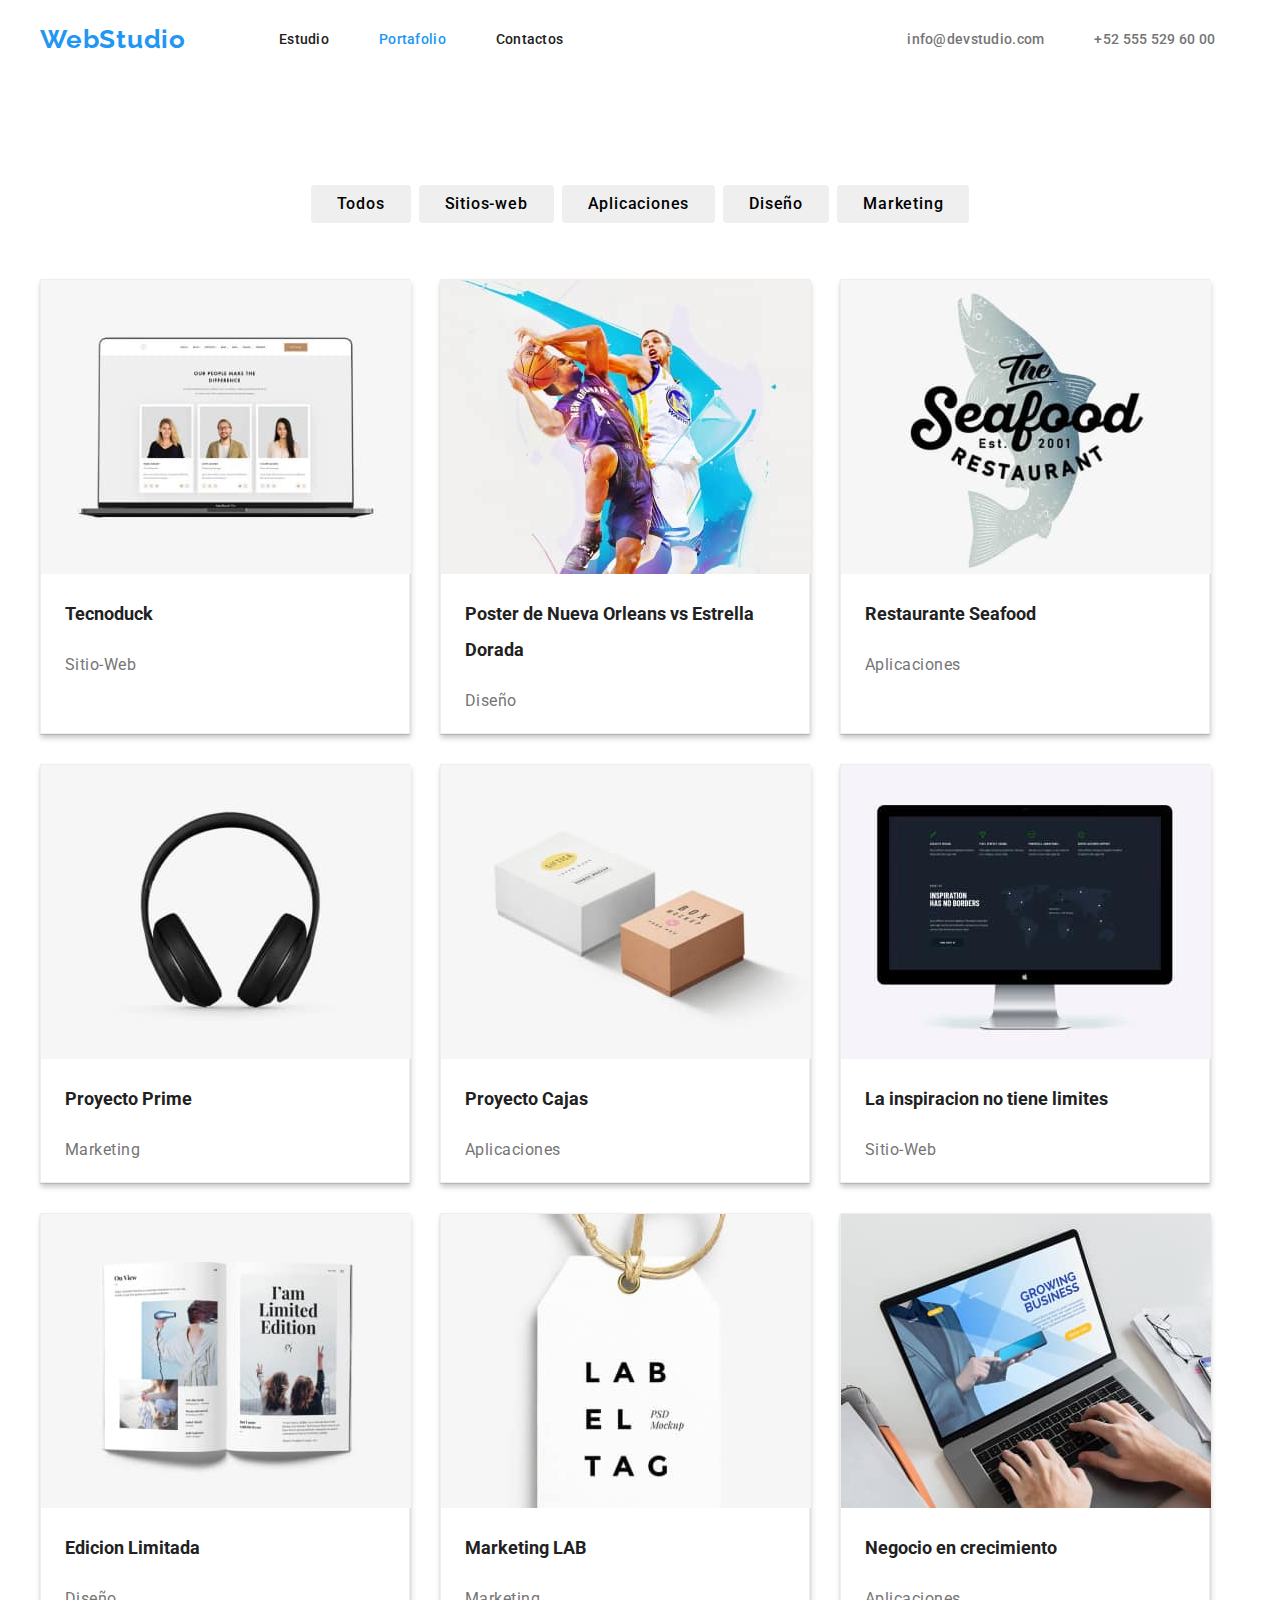
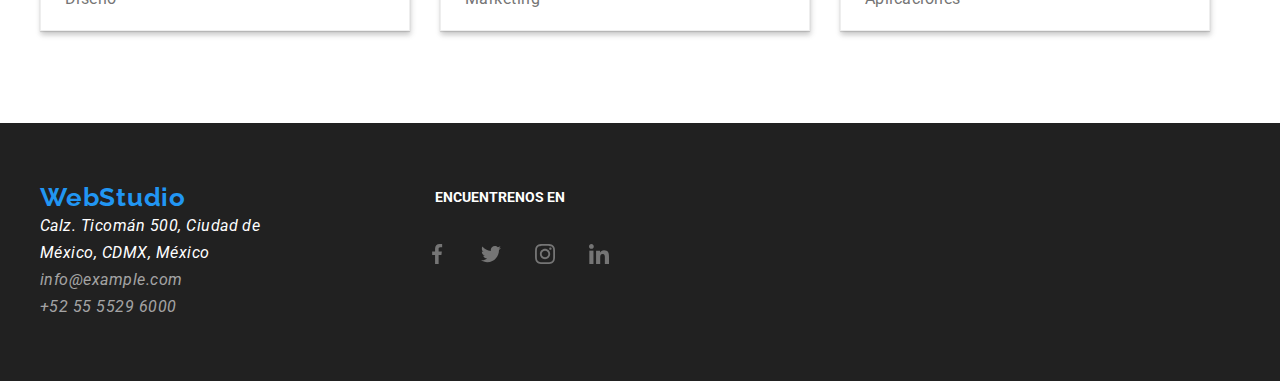
==== portfolio.html @ ef110f84 "se agregan svg en about y contacs" ====
<!DOCTYPE html>
<html lang="en">
<head>
    <meta charset="UTF-8">
    <meta name="viewport" content="width=device-width, initial-scale=1.0">
    <title>Portafolio</title>
    <link
        rel="stylesheet"
        href="https://cdnjs.cloudflare.com/ajax/libs/modern-normalize/1.0.0/modern-normalize.min.css"
        />
    <link rel="stylesheet" href="./css/styles.css">
</head>
<body>
    <header>
        <div class="container">
        <nav class="headers_navigation">
            <span><a href="./index.html" class="logo">WebStudio</a></span>
            <div class="menu_navigation">
            <ul class="links menu_list list">
                <li><a href="./index.html" class="header_link ">Estudio</a></li>
                <li><a href="./portfolio.html" class="header_link current">Portafolio</a></li>
                <li><a href="#" class="header_link">Contactos</a></li>
            </ul>
        
            <ul class="links menu_list list">
                <li><a class="email_contact" href="mailto:info@devstudio.com">info@devstudio.com</a></li> 
                <li><a class="cel_contact" href="tel:+525555296000">+52 555 529 60 00</a></li>
            </ul>
        </nav>
        </div>
    </header>
    <main>
        <section class="proyect_filter">
            <div class="container">
            <h1 class="portafolio">portfolio</h1>
            <ul class="list_button container list">
                <li><button type="button" class="button_item button_nav">Todos</button></li>
                <li><button type="button" class="button_item button_nav">Sitios-web</button></li>
                <li><button type="button" class="button_item button_nav">Aplicaciones</button></li>
                <li><button type="button" class="button_item button_nav">Diseño</button></li>
                <li><button type="button" class="button_item button_nav">Marketing</button></li>
            </ul>
            </div>
        </section>
        <section class="Proyects">
            <div class="photo_item container">
                <div class="container">
                    <ul class="card_photo list">
                        <li class="border">
                            <img class="cuadricula" src="./images/Portafolio/proyecto1.jpg" height="294" >
                            <h3 class="proyect_name">Tecnoduck</h3>
                            <p class="categories">Sitio-Web</p>
                        </li>
                        <li class="border">
                            <img class="cuadricula" src="./images/Portafolio/proyecto2.jpg" height="294">
                            <h3 class="proyect_name">Poster de Nueva Orleans vs Estrella Dorada</h3>
                            <p class="categories">Diseño</p>
                        </li>
                        <li class="border">
                            <img  class="cuadricula"src="./images/Portafolio/proyecto3.jpg" height="294">
                            <h3 class="proyect_name">Restaurante Seafood</h3>
                            <p class="categories">Aplicaciones</p>
                        </li>
                        <li class="border">
                            <img class="cuadricula" src="./images/Portafolio/proyecto4.jpg" height="294">
                            <h3 class="proyect_name">Proyecto Prime</h3>
                            <p class="categories">Marketing</p>
                        </li>
                        <li class="border">
                            <img class="cuadricula" src="./images/Portafolio/proyecto5.jpg" height="294">
                            <h3 class="proyect_name">Proyecto Cajas</h3>
                            <p class="categories">Aplicaciones</p>
                        </li>
                        <li class="border">
                            <img class="cuadricula" src="./images/Portafolio/proyecto6.jpg" height="294">
                            <h3 class="proyect_name">La inspiracion no tiene limites</h3>
                            <p class="categories">Sitio-Web</p>
                        </li>
                        <li class="border">
                            <img  class="cuadricula" src="./images/Portafolio/proyecto7.jpg" height="294">
                            <h3 class="proyect_name">Edicion Limitada</h3>
                            <p class="categories">Diseño</p>
                        </li>
                        <li class="border">
                            <img class="cuadricula" src="./images/Portafolio/proyecto8.jpg" height="294">
                            <h3 class="proyect_name">Marketing LAB</h3>
                            <p class="categories">Marketing</p>
                        </li>
                        <li class="border">
                            <img class="cuadricula" src="./images/Portafolio/proyecto9.jpg" height="294">
                            <h3 class="proyect_name">Negocio en crecimiento</h3>
                            <p class="categories">Aplicaciones</p>
                        </li>
                    </ul>
                </div>
            </div>
        </section>
    </main>
    <footer class="main__footer">
        <div class="container">
            <div class="logo_footer">
            <a href="#" class="logo logo_footer">WebStudio</a>
            <h2 class="Contact_redes container">ENCUENTRENOS EN </h2>
            </div>
            <address class="main__address">
            <div class="container main__address">
            <ul class="list container_address">
                <li><a href="#" class="footer_address">Calz. Ticomán 500, Ciudad de México, CDMX, México</a></li>
                <li><a href="info@example.com" class="footer_contact"> info@example.com</a></li>
                <li><a href="tel:+525555296000"class="footer_contact"> +52 55 5529 6000</a></li>
            </ul>
            <div class="container svg_footer">
                <svg class="svg_redes">  
                    <use href="./images/redes/symbol-defs.svg#icon-facebook"></use>
                </svg>
                <svg class="svg_redes">
                    <use href="./images/redes/symbol-defs.svg#icon-twitter" ></use>
                </svg>
                <svg class="svg_redes">
                    <use href="./images/redes/symbol-defs.svg#icon-instagram"></use>
                </svg>
                <svg class="svg_redes">
                    <use href="./images/redes/symbol-defs.svg#icon-linkedin" ></use>
                </svg>
            </div>
        </div>
            
            </address>
        </div>
        </footer>
    </body>
    </html>
---- css/styles.css ----
@import url('https://fonts.googleapis.com/css2?family=Roboto:ital,wght@0,100;0,300;0,400;0,500;0,700;0,900;1,100;1,300;1,400;1,500;1,700;1,900&display=swap');
@import url('https://fonts.googleapis.com/css2?family=Raleway:ital,wght@0,100;0,200;0,300;0,400;0,500;0,600;0,700;0,800;0,900;1,100;1,200;1,300;1,400;1,500;1,600;1,700;1,800;1,900&family=Roboto:ital,wght@0,100;0,300;0,400;0,500;0,700;0,900;1,100;1,300;1,400;1,500;1,700;1,900&display=swap');

:root{
    --color_blue: rgba(33, 150, 243, 1);
    --color_black: rgb(33, 33, 33, 1);
    --color_gray: rgba(117, 117, 117, 1);
    --color_footer: rgba(255, 255, 255, 0.6);
    --color_white: rgba(255, 255, 255, 1);


}
.links{
    font-weight: 500;
    line-height: 1.1;
    letter-spacing: 0.02em;
    font-size: 14px;
}

body{
    font-family: 'Roboto', sans-serif;
    margin: 0;
    padding: auto;
}
a:any-link{
    text-decoration: none;
    
}
a:visited{
    text-decoration: none;
}

ul{
    list-style: none;
    margin: 0;
}
.list{
    margin: 0;
    padding: 0;
}

.headers_navigation{
    display: flex;
    flex-wrap: wrap;
    text-align: center;
    align-items: center;
    margin: auto;
    
}
.menu_navigation{
    display: flex;
    flex-wrap: wrap;
    justify-content: space-between;
    gap: 344px;
    padding: 32px 0px;
}
.menu_list{
    display: flex;
    flex-wrap: wrap;
    justify-content: space-between;
    gap: 50px;
}
.menu_contact{
    display: flex;
    flex-wrap: wrap;
    justify-content: space-between;
    padding-left: 0px;
}
.container{
    margin: auto;
    width: 1200px;
    
}

.logo{
    color: var(--color_blue);
    font-family: Raleway;
    font-weight: 700;
    line-height: 1.1;
    letter-spacing: 0.03em;
    font-size: 26px;
    column-gap: 92px;
    padding-right: 93px;
    outline: none;
    display: flex;
}

.header_link{
    color: var(--color_black);
    outline: none;
    
}
.header_link:hover{
    color: var(--color_blue);
}
.header_link:focus{
    color: var(--color_blue);
}
.links:focus-within{
    color: var(--color_blue);
}
.header_link.current{
    color: var(--color_blue);
}
.icon_contacts{
    width: 16px;
    height: 12px;
    padding-right: 0px;
    margin-right: 10px;
    margin-left: 10px;
    border-right-width: 10px;
}

.cel_contact{
    color:var(--color_gray);
    outline: none;
}
.cel_contact:focus{
    color:var(--color_gray);
}
.cel_contact:focus-within{
    color:var(--color_blue)
}
.cel_contact:hover{
    color:var(--color_blue);
}
.cel_contact:active{
    color: var(--color_blue);
}
.email_contact{
    color:var(--color_gray);
    outline: none;
    gap: 15px;
}
.email_contact:focus{
    color:var(--color_blue)
}
.email_contact:focus-within{
    color:var(--color_blue)
}
.email_contact:hover{
    color:var(--color_blue);
}
.email_contact:active{
    color: var(--color_blue);
}

.head_container{
    width: 1200px;
    padding-left: 15px;
    padding-right: 15px;
    margin: auto;
}
.head_title{
    color: var(--color_white);
    background-color: rgba(47, 48, 58, 1);
    text-align:center;

}

.main_title{
    font-family: inherit;
    text-align: center;
    display: flex;
    margin-left: 260px;
    font-weight: 900;
    font-size: 44px;
    line-height: 1.36;
    letter-spacing: 0.06em;
    padding-top: 200px;
    width: 696px;
    margin-top: 0px

}
.button{
    color: var(--color_white);
    background-color: var(--color_blue);
    cursor: pointer;
    display: inline-flex;
    border-radius: 4px;
    width: 261px;
    height: 50px;
    margin-bottom: 200px;
    gap: 10px;
    box-sizing: border-box;
    align-items: center;
    justify-content: center;
    outline: none;
}
.about_list{
    margin: auto;
    display: flex;
    flex-wrap: wrap;
    width: 1200px;
    padding-top: 95px;
    column-gap: 30px;
}
.icon_about{
    width: 270px;
    height: 120px;
}

.about_item{
    color: var(--color_black);
    font-family: inherit;
    font-weight: 700;
    line-height: 1.1;
    font-size: 14px;
    letter-spacing: 0.03em;

}
.about_item:hover{
    color: var(--color_gray);
}
.about_text{
    font-family:inherit;
    color:var(--color_gray);
    font-weight: 400;
    line-height: 1.7;
    size: 14px;
    letter-spacing: 0.03em;
    
}
.about_container{
    margin: auto;
    width: 270px;
}
.main__services{
    margin: auto;
    justify-content: center;
    text-align: center;
}
.headings_service{
    color: var(--color_black);
    font-family: inherit;
    text-align:center;
    font-weight: 700;
    line-height: 1.16;
    font-size: 36px;
    letter-spacing: 0.03em;
    padding-bottom: 55px;
    margin-top: 94px;
}
.headings_team{
    color: var(--color_black);
    font-family: inherit;
    text-align:center;
    font-weight: 700;
    line-height: 1.16;
    font-size: 36px;
    letter-spacing: 0.03em;
    padding-bottom: 50px;
    margin-top: 155px;
}
.images_services{
    display: flex;
    flex-wrap: wrap;
    align-items: center;
    text-align: center;
    width: 1200px;
    gap: 30px;
    
}

.main__team{
    display: flex;
    flex-wrap: wrap;
    
}
.shadow{
    box-shadow: 0px 2px 1px 0px rgba(0, 0, 0, 0.20), 0px 1px 1px 0px rgba(0, 0, 0, 0.14), 0px 1px 3px 0px rgba(0, 0, 0, 0.12);
    border-radius: 0px 0px 4px 4px;
    padding-bottom: 30px;
    width: 270px;
    height: 428px;
}
.target{
    width: 270px;
    height: 428px;
    
}
.images_team{
    display: flex;
    flex-wrap: wrap;
    flex-direction: row;
    justify-content: center;
    gap: 37px;

}
.job_title{
    color: var(--color_gray);
    font-family: inherit;
    text-align: center;
    font-weight: 400;
    font-size: 16px;
    line-height: 1.2;
    letter-spacing: 0.03em;
    margin-bottom: 24px; 
    height: 19px;
    width: 270px;
}
.job_name{
    color: var(--color_black);
    font-family: inherit;
    font-weight: 500;
    font-size: 16px;
    line-height: 1.2;
    letter-spacing: 0.03em;
    text-align: center;
    height: 19px;
}
.icon_svg{
    fill:var(--color_gray);
    display:flex;
    align-items: center;
    justify-content: center;
    width: 270px;
    gap: 34px;
    cursor: pointer;
    height: 44px;
}

.svg_redes{
    height: 20px;
    width: 20px;
    
}
.svg_redes:hover{
    fill:var(--color_white);
    background-color: var(--color_blue);
    border-radius: 50%;

}

.main__footer{
    background-color: var(--color_black);
    padding-top: 60px;
    padding-bottom: 60px;
}
.main__address{
    display: flex;
    flex-direction:row;
}
.footer_address{
    color: var(--color_white);
    font-family: inherit;
    font-weight: 400;
    size: 14px;
    line-height: 1.7;
    letter-spacing: 0.03em;
    outline: none;
}
.footer_contact{
    color: var(--color_footer);
    font-family: inherit;
    font-weight: 400;
    size: 14px;
    line-height: 1.7;
    letter-spacing: 0.03em;
    padding-bottom: 60px;
    outline: none;
}
.footer_address:hover{
    color: var(--color_blue);
}
.footer_address:focus{
    color: var(--color_blue);
}
.footer_address:focus-within{
    color: var(--color_blue);
}
.footer_contact:hover{
    color: var(--color_blue);
}
.footer_contact:focus{
    color: var(--color_blue);
}
.footer_contact:focus-within{
    color: var(--color_blue);
}
.Redes_footer{
    color:var(--color_white);
    padding-top:;
    height: 20px;
    width: 20px;
}
.logo_footer{
    display: flex;
    justify-content: center;
    
}
.Contact_redes{
    padding-left: 156px;
    color:var(--color_white);
    font-size: 14px;
    font-weight: 700;
    line-height:1.1;
    display: flex;
    
}
.container_address{
    width: 231px;
}
.svg_footer{
    fill:var(--color_gray);
    display:flex;
    align-items: center;
    justify-content: center;
    width: 270px;
    gap: 34px;
    cursor: pointer;
    height: 44px;
    margin-left: 112px;
    margin-top: 20px;
}
/*inicio pagina portfolio */
.portafolio{
    display: none;
    
}
.list_button{
    border-style: none;
    display:flex;
    flex-direction: row;
    justify-content: center;
    font-weight: 500px;
    padding-top: 106px;
    gap: 8px;       
    padding-bottom: 56px;
    
}
.button_item{
    font-family: inherit;
    border-style: none;
    text-align: center;
    font-weight: 500;
    font-size: 16px;
    line-height: 1.6;
    font-size: 16px;
    border-radius: 4px;
    letter-spacing: 0.05em;

}
.button_nav{
    padding: 6px 26px;
}
.button_item:focus{
    background-color: var(--color_blue);
    color: var(--color_white);
    
}
.button_item:hover{
    background-color: var(--color_blue);
    color: var(--color_white);
    font-family: inherit;
    line-height: 1.6;
    font-weight: 500;
    size: 16px;
    letter-spacing: 0.03em;
    cursor: pointer;
    
}
.card_photo{
    display: flex;
    flex-wrap: wrap;
    gap: 30px;
    padding-bottom: 92px;
    
}
.border{
    box-shadow: 1px 4px 6px 0px rgba(0, 0, 0, 0.16), 0px 4px 4px 0px rgba(0, 0, 0, 0.06), 0px 1px 1px 0px rgba(0, 0, 0, 0.12);
    border: 1px solid rgb(238, 238, 238);
    background: rgb(255, 255, 255);
    height: 404;
    width: 370px;
    
}
.cuadricula{
    flex-basis: calc((100% -2 * 2px) / 3);
    flex-wrap: wrap;
    justify-content:center;
    height: 322;
}
.proyect_name{
    color: var(--color_black);
    font-family: inherit;
    text-align: left;
    letter-spacing:auto;
    font-style: normal;
    text-align:left;
    font-weight: 700;
    padding-left: 24px;
    font-size: 18px;
    line-height: 2;
    height: 322;
    width: 36;
}
.categories{
    color: var(--color_gray);
    font-family: inherit;
    text-align: left;
    padding-left: 24px;
    font-weight: 400;
    size: 16px;
    line-height: 1.9;
    letter-spacing: 0.03em;
    height: 322;
    width: 30;
}
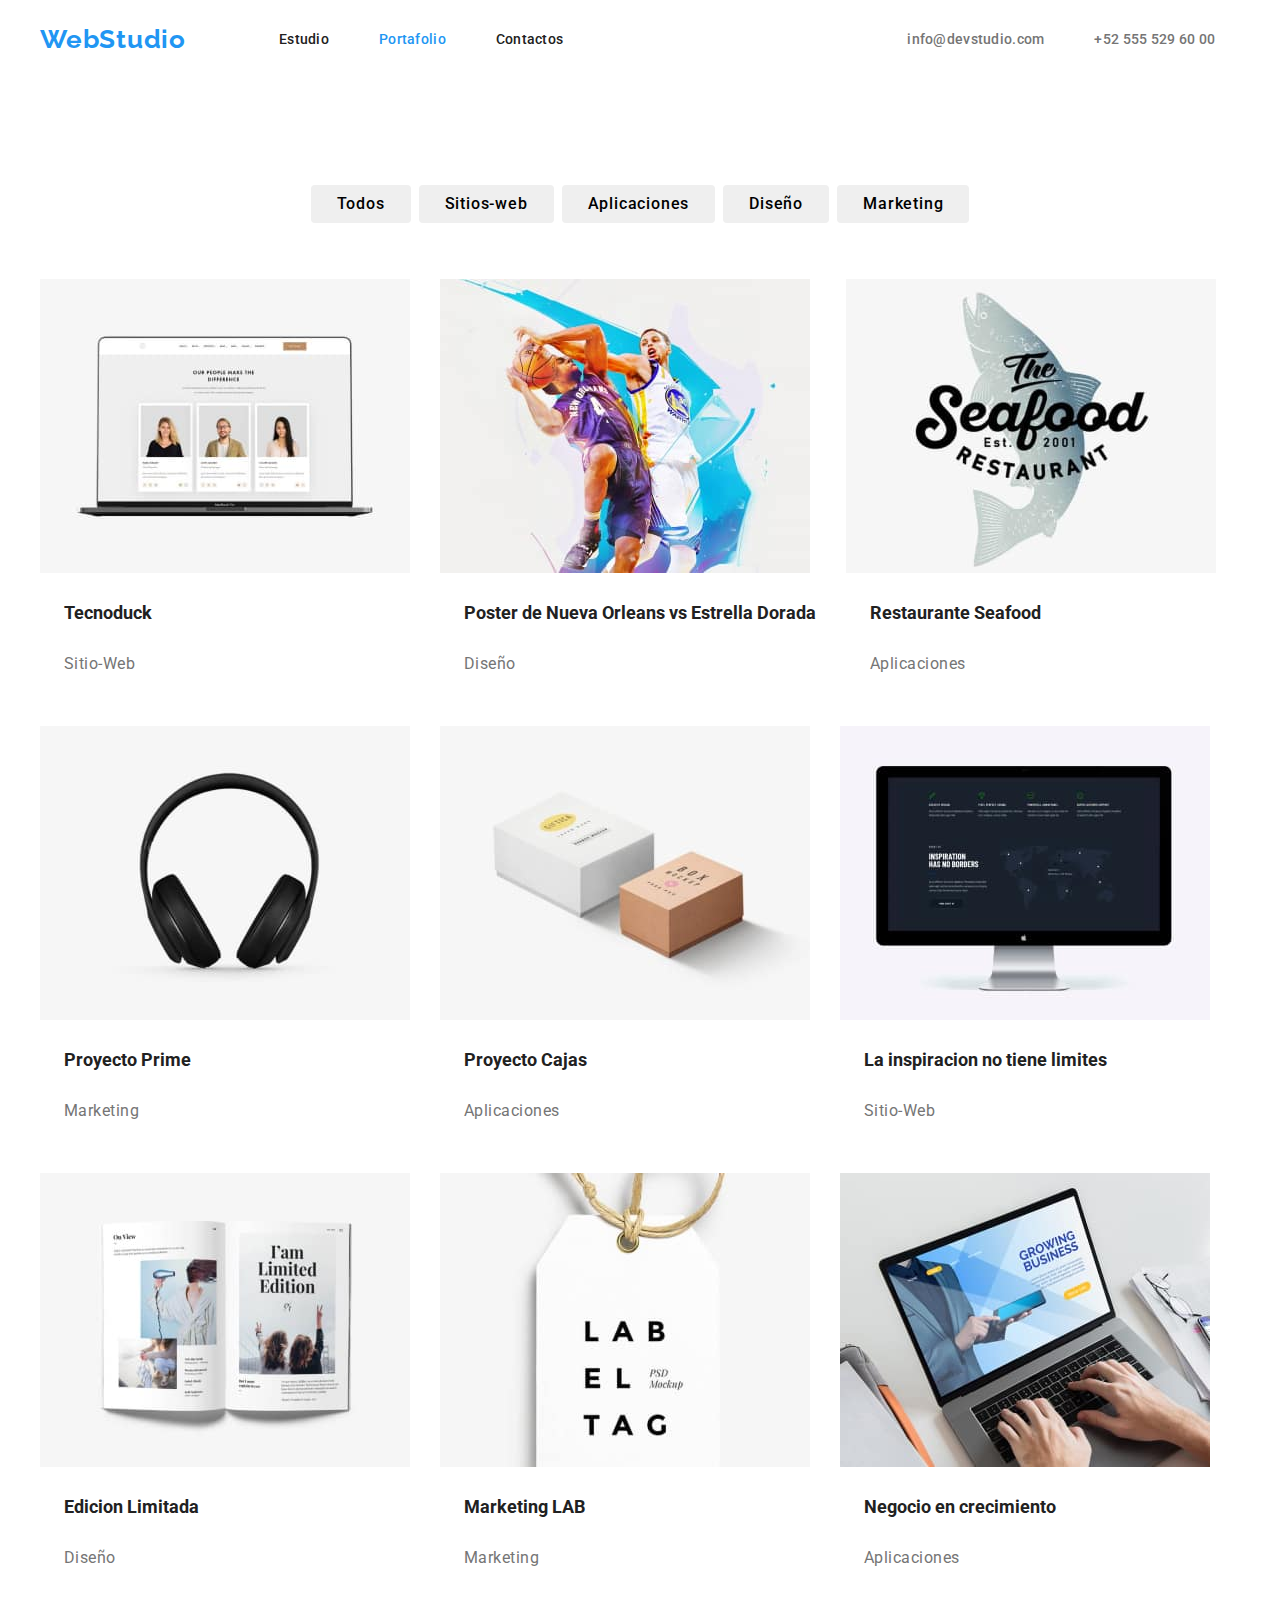
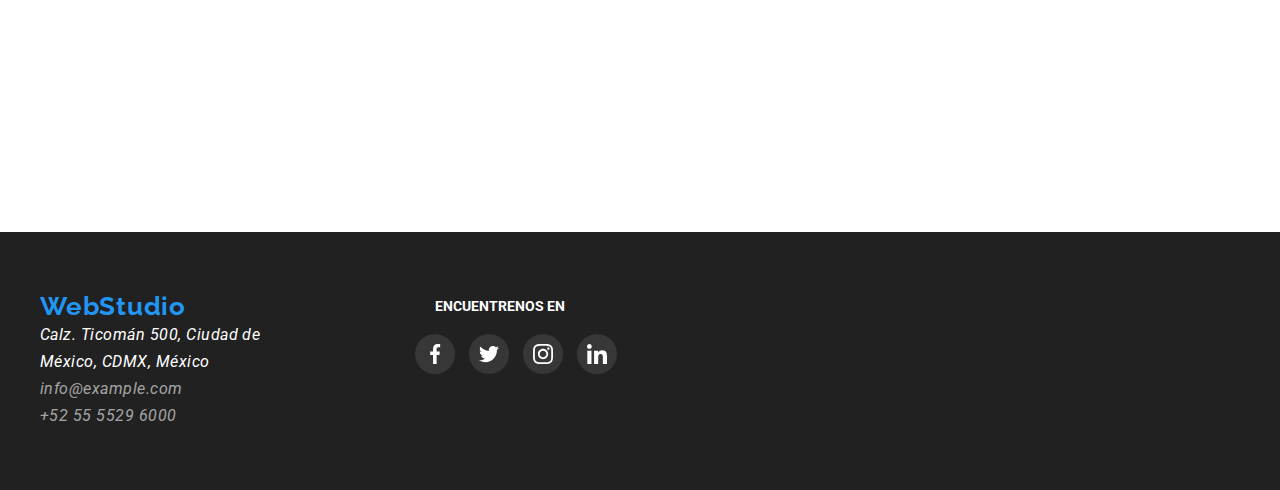
==== commit baafc51b: "se agrega seccion de clientes" ====
--- a/portfolio.html
+++ b/portfolio.html
@@ -109,20 +109,28 @@
                 <li><a href="info@example.com" class="footer_contact"> info@example.com</a></li>
                 <li><a href="tel:+525555296000"class="footer_contact"> +52 55 5529 6000</a></li>
             </ul>
-            <div class="container svg_footer">
-                <svg class="svg_redes">  
+            <ul class="container footer_iconos ">
+                <li class="bg_footer">
+                    <svg class="svg_foter">  
                     <use href="./images/redes/symbol-defs.svg#icon-facebook"></use>
-                </svg>
-                <svg class="svg_redes">
+                    </svg>
+                </li>
+                <li class="bg_footer">
+                    <svg class="svg_foter">
                     <use href="./images/redes/symbol-defs.svg#icon-twitter" ></use>
-                </svg>
-                <svg class="svg_redes">
+                    </svg>
+                </li>
+                <li class="bg_footer">
+                    <svg class="svg_foter">
                     <use href="./images/redes/symbol-defs.svg#icon-instagram"></use>
-                </svg>
-                <svg class="svg_redes">
+                    </svg>
+                </li>
+                <li class="bg_footer">
+                    <svg class="svg_foter">
                     <use href="./images/redes/symbol-defs.svg#icon-linkedin" ></use>
-                </svg>
-            </div>
+                    </svg>
+                </li>
+            </ul>
         </div>
             
             </address>
--- a/css/styles.css
+++ b/css/styles.css
@@ -102,6 +102,10 @@
 }
 .header_link.current{
     color: var(--color_blue);
+}
+.mail_contact.current{
+    fill:var(--color_blue);
+    color:var(--color_blue);
 }
 .icon_contacts{
     width: 16px;
@@ -110,8 +114,18 @@
     margin-right: 10px;
     margin-left: 10px;
     border-right-width: 10px;
-}
-
+    cursor: pointer;
+    fill: var(--color_gray);
+}
+.icon_contacts:hover {
+    fill:var(--color_blue);
+}
+.icon_contacts:focus{
+    fill:var(--color_blue);
+}
+.icon_contacts:focus-within{
+    fill:var(--color_blue);
+}
 .cel_contact{
     color:var(--color_gray);
     outline: none;
@@ -154,11 +168,16 @@
 }
 .head_title{
     color: var(--color_white);
-    background-color: rgba(47, 48, 58, 1);
+    background-color: var(--color_black);
     text-align:center;
 
 }
-
+.bg_imagen{
+    background-image: linear-gradient(to bottom,rgba(47, 48, 58, 0.4),rgba(0, 0, 0, 0.4)),
+        url("../images/services/bg_imagen.jpg");
+    background-size: cover;
+    background-position: bottom center;
+}   
 .main_title{
     font-family: inherit;
     text-align: center;
@@ -197,8 +216,9 @@
     column-gap: 30px;
 }
 .icon_about{
-    width: 270px;
-    height: 120px;
+    width: 226px;
+    height: 70px;
+    
 }
 
 .about_item{
@@ -239,8 +259,8 @@
     line-height: 1.16;
     font-size: 36px;
     letter-spacing: 0.03em;
-    padding-bottom: 55px;
-    margin-top: 94px;
+    padding-bottom: 44px;
+    margin-top: 153px;
 }
 .headings_team{
     color: var(--color_black);
@@ -303,22 +323,20 @@
 .job_name{
     color: var(--color_black);
     font-family: inherit;
+    text-align: center;
     font-weight: 500;
     font-size: 16px;
     line-height: 1.2;
     letter-spacing: 0.03em;
-    text-align: center;
     height: 19px;
 }
 .icon_svg{
-    fill:var(--color_gray);
+    cursor: pointer;
     display:flex;
     align-items: center;
-    justify-content: center;
+    justify-content: space-evenly;
     width: 270px;
-    gap: 34px;
-    cursor: pointer;
-    height: 44px;
+    padding-left: 0px;
 }
 
 .svg_redes{
@@ -326,17 +344,76 @@
     width: 20px;
     
 }
-.svg_redes:hover{
+.bg_redes{
+    height: 40px;
+    width: 40px;
+    align-items: center;
+    justify-content: center;
+    display: flex;
+}
+.bg_redes:hover{
     fill:var(--color_white);
     background-color: var(--color_blue);
     border-radius: 50%;
-
-}
-
+    
+}
+.container_clientes{
+    margin: auto;
+    display: flex;
+    flex-wrap: wrap;
+    width: 1200px;
+    justify-content: space-between;
+    align-items: center;
+    cursor: pointer;
+    fill: var(--color_gray);
+}
+.border_svg{
+    width: 170px;
+    height: 71px;
+    border-radius: 4px;
+    border: 1px solid rgba(175, 177, 184, 1);
+    justify-content: center;
+    display: flex;
+}
+.border_svg:hover{
+    border-color:var(--color_blue);
+    fill:var(--color_blue);
+    
+}
+.border_svg:focus{
+    border-color:var(--color_blue);
+    fill: var(--color_blue);
+}
+.border_svg:focus-within{
+    border-color:var(--color_blue);
+    fill: var(--color_blue);
+}
+.svg_cliente{
+    width: 170px;
+    height: 53px;
+    padding: 8.7px 10.564px 3.503px 11px;
+    fill: var(--color_gray);
+    align-items: center;
+    justify-content: center;
+    display: flex;
+}
+.svg_cliente:hover{
+    fill: var(--color_blue);
+    
+}
+.svg_cliente:focus{
+    fill: var(--color_blue);
+    
+}
+.svg_cliente:focus-within{
+    fill: var(--color_blue);
+    
+}
 .main__footer{
     background-color: var(--color_black);
     padding-top: 60px;
     padding-bottom: 60px;
+    margin-top: 151px;
 }
 .main__address{
     display: flex;
@@ -350,6 +427,17 @@
     line-height: 1.7;
     letter-spacing: 0.03em;
     outline: none;
+}
+.footer_iconos{
+    fill:var(--color_gray);
+    cursor: pointer;
+    display:flex;
+    align-items: center;
+    justify-content: space-evenly;
+    width: 270px;
+    margin-left: 90px;
+    margin-top: 13px;
+    
 }
 .footer_contact{
     color: var(--color_footer);
@@ -402,22 +490,30 @@
 .container_address{
     width: 231px;
 }
-.svg_footer{
-    fill:var(--color_gray);
-    display:flex;
-    align-items: center;
-    justify-content: center;
-    width: 270px;
-    gap: 34px;
-    cursor: pointer;
-    height: 44px;
-    margin-left: 112px;
-    margin-top: 20px;
+
+.bg_footer{
+    height: 40px;
+    width: 40px;
+    align-items: center;
+    justify-content: center;
+    display: flex;
+    background-color: rgba(255, 255, 255, 0.10);
+    border-radius: 50%;
+}
+.bg_footer:hover{
+    fill:var(--color_white);
+    background-color: var(--color_blue);
+    border-radius: 50%;
+}
+.svg_foter{
+    height: 20px;
+    width: 20px;
+    fill: var(--color_white);
+    
 }
 /*inicio pagina portfolio */
 .portafolio{
     display: none;
-    
 }
 .list_button{
     border-style: none;
@@ -466,9 +562,10 @@
     flex-wrap: wrap;
     gap: 30px;
     padding-bottom: 92px;
-    
-}
-.border{
+    cursor: pointer;
+    border-radius: 4px;
+}
+.border:hover{
     box-shadow: 1px 4px 6px 0px rgba(0, 0, 0, 0.16), 0px 4px 4px 0px rgba(0, 0, 0, 0.06), 0px 1px 1px 0px rgba(0, 0, 0, 0.12);
     border: 1px solid rgb(238, 238, 238);
     background: rgb(255, 255, 255);
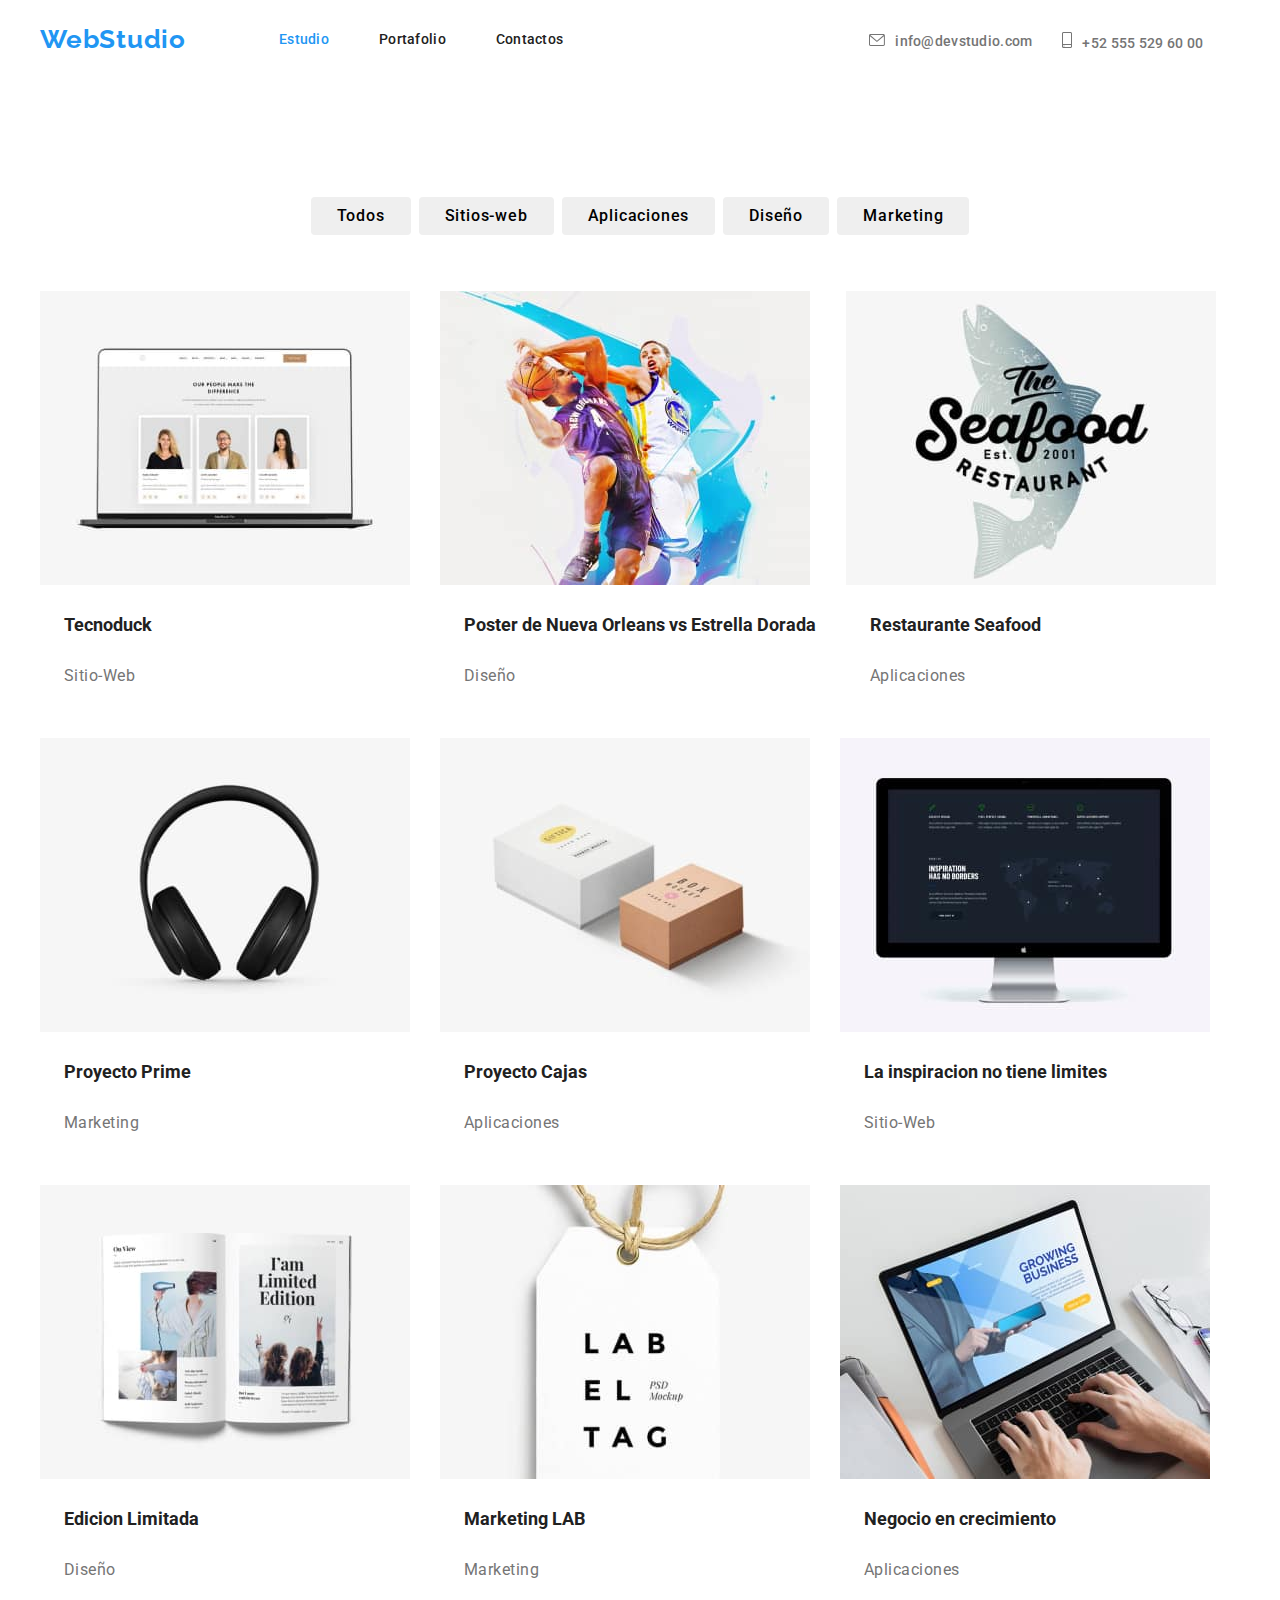
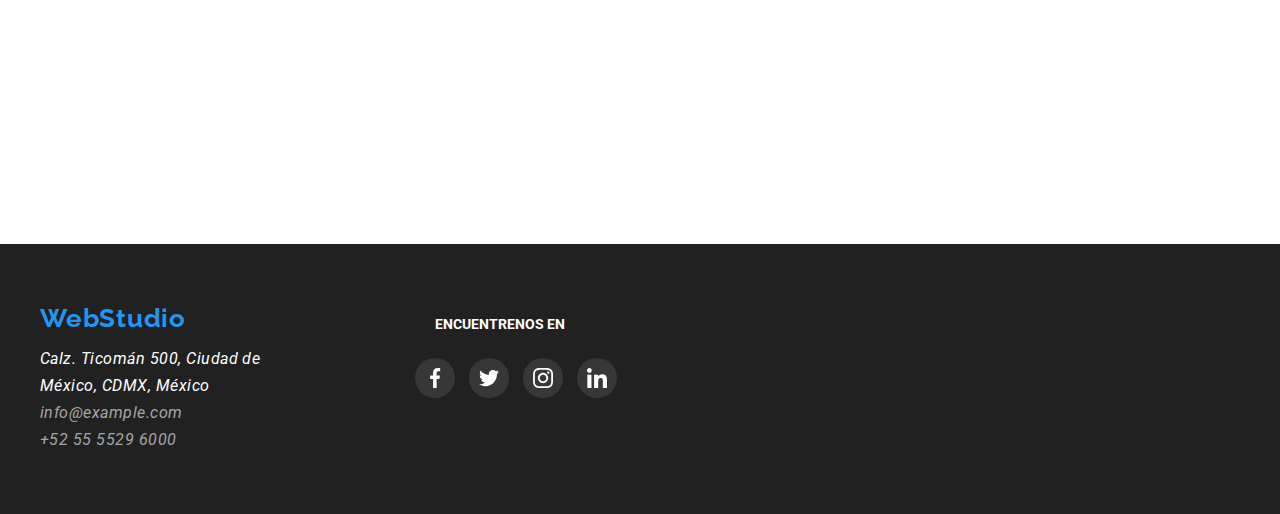
==== commit 2825aee6: "se agrega color a la seccion del sobre y cel" ====
--- a/portfolio.html
+++ b/portfolio.html
@@ -13,21 +13,34 @@
 <body>
     <header>
         <div class="container">
-        <nav class="headers_navigation">
-            <span><a href="./index.html" class="logo">WebStudio</a></span>
-            <div class="menu_navigation">
-            <ul class="links menu_list list">
-                <li><a href="./index.html" class="header_link ">Estudio</a></li>
-                <li><a href="./portfolio.html" class="header_link current">Portafolio</a></li>
-                <li><a href="#" class="header_link">Contactos</a></li>
-            </ul>
-        
-            <ul class="links menu_list list">
-                <li><a class="email_contact" href="mailto:info@devstudio.com">info@devstudio.com</a></li> 
-                <li><a class="cel_contact" href="tel:+525555296000">+52 555 529 60 00</a></li>
-            </ul>
-        </nav>
-        </div>
+            <nav class="headers_navigation">
+                <span><a href="./index.html" class="logo">WebStudio</a></span>
+                <div class="menu_navigation">
+                <ul class="links menu_list list">
+                    <li><a href="./index.html" class="header_link current">Estudio</a></li>
+                    <li><a href="./portfolio.html" class="header_link">Portafolio</a></li>
+                    <li><a href="#" class="header_link">Contactos</a></li>
+                </ul>
+            
+                <ul class="links menu_contact ">
+                    <li class="icon_contacts">
+                        <a class="email_contact" href="mailto:info@devstudio.com"> 
+                        <svg class="icon_sobre">
+                        <use href="./images/contactos/symbol-defs.svg#icon-sobre"></use>
+                    </svg>info@devstudio.com
+                </a>
+                </li>
+                    <li >
+                    <li class="icon_contacts"> 
+                        <a class="cel_contact" href="tel:+525555296000">
+                        <svg class="icon_cel">
+                        <use  href="./images/contactos/symbol-defs.svg#icon-telfono-inteligente"></use>
+                        </svg>+52 555 529 60 00
+                        </a>
+                    </li>
+                </ul>
+            </nav>
+            </div>
     </header>
     <main>
         <section class="proyect_filter">
--- a/css/styles.css
+++ b/css/styles.css
@@ -46,13 +46,13 @@
     text-align: center;
     align-items: center;
     margin: auto;
+
     
 }
 .menu_navigation{
     display: flex;
     flex-wrap: wrap;
     justify-content: space-between;
-    gap: 344px;
     padding: 32px 0px;
 }
 .menu_list{
@@ -60,12 +60,15 @@
     flex-wrap: wrap;
     justify-content: space-between;
     gap: 50px;
+    margin-right: 306px;
+    text-align: center;
 }
 .menu_contact{
     display: flex;
     flex-wrap: wrap;
     justify-content: space-between;
     padding-left: 0px;
+    margin-bottom: 8px;
 }
 .container{
     margin: auto;
@@ -84,6 +87,7 @@
     padding-right: 93px;
     outline: none;
     display: flex;
+    margin-bottom: 12px;
 }
 
 .header_link{
@@ -108,11 +112,8 @@
     color:var(--color_blue);
 }
 .icon_contacts{
-    width: 16px;
-    height: 12px;
     padding-right: 0px;
-    margin-right: 10px;
-    margin-left: 10px;
+    margin-right: 30px;
     border-right-width: 10px;
     cursor: pointer;
     fill: var(--color_gray);
@@ -145,7 +146,7 @@
 .email_contact{
     color:var(--color_gray);
     outline: none;
-    gap: 15px;
+
 }
 .email_contact:focus{
     color:var(--color_blue)
@@ -159,7 +160,17 @@
 .email_contact:active{
     color: var(--color_blue);
 }
-
+.icon_sobre{
+    width: 16px; 
+    height: 16px;
+    margin-right: 10px;
+    margin-bottom: -2px;
+}
+.icon_cel{
+    width: 10px; 
+    height: 16px;
+    margin-right: 10px;
+}
 .head_container{
     width: 1200px;
     padding-left: 15px;
@@ -337,6 +348,7 @@
     justify-content: space-evenly;
     width: 270px;
     padding-left: 0px;
+    fill:var(--color_gray);
 }
 
 .svg_redes{
@@ -358,10 +370,11 @@
     
 }
 .container_clientes{
+    width: 1200px;
+    padding-left: 0px;
     margin: auto;
     display: flex;
     flex-wrap: wrap;
-    width: 1200px;
     justify-content: space-between;
     align-items: center;
     cursor: pointer;
@@ -392,23 +405,11 @@
     width: 170px;
     height: 53px;
     padding: 8.7px 10.564px 3.503px 11px;
-    fill: var(--color_gray);
-    align-items: center;
-    justify-content: center;
-    display: flex;
-}
-.svg_cliente:hover{
-    fill: var(--color_blue);
-    
-}
-.svg_cliente:focus{
-    fill: var(--color_blue);
-    
-}
-.svg_cliente:focus-within{
-    fill: var(--color_blue);
-    
-}
+    align-items: center;
+    justify-content: center;
+    display: flex;
+}
+
 .main__footer{
     background-color: var(--color_black);
     padding-top: 60px;
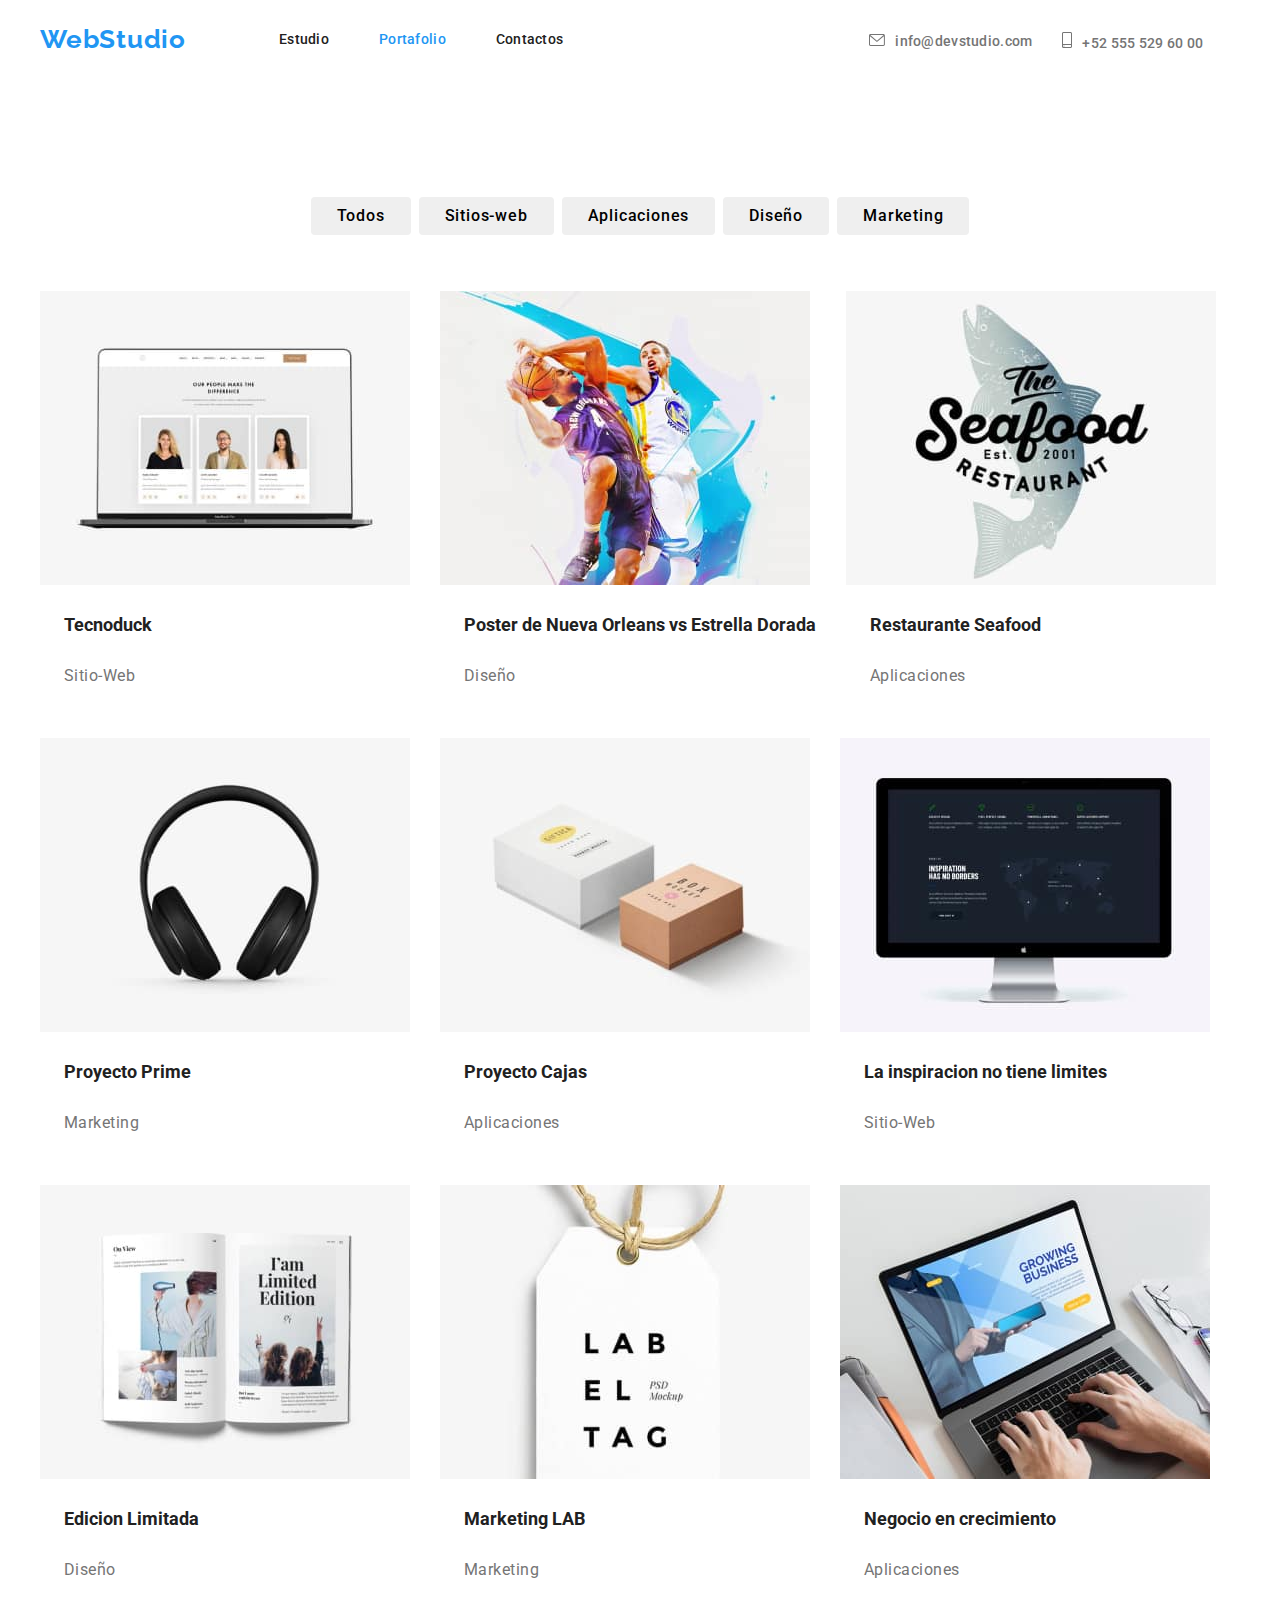
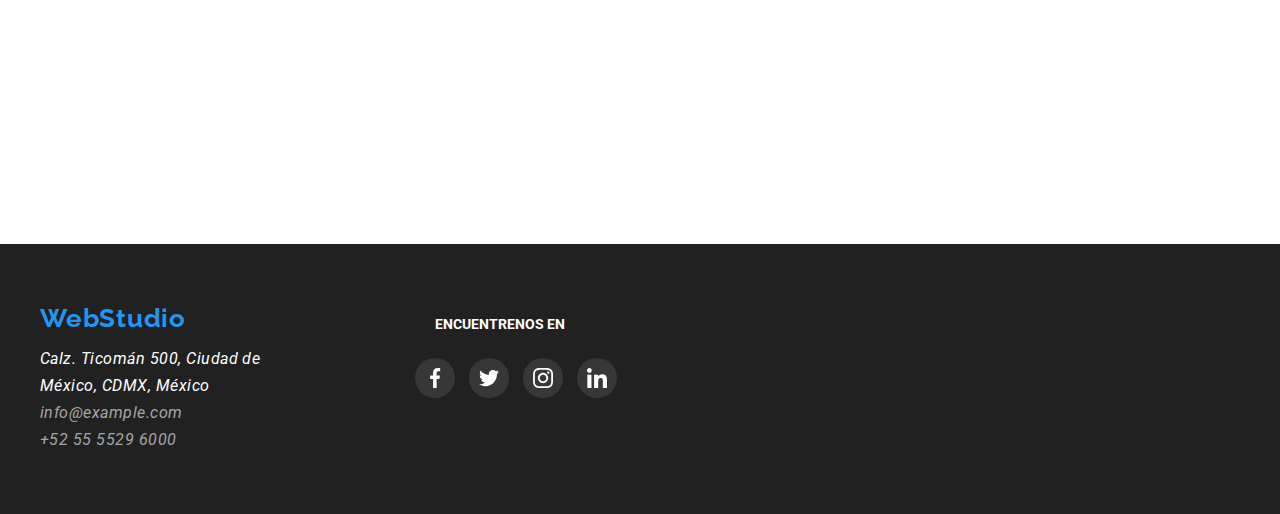
==== commit 255d74d7: "se agrega current a portafolio luego del cambio" ====
--- a/portfolio.html
+++ b/portfolio.html
@@ -17,8 +17,8 @@
                 <span><a href="./index.html" class="logo">WebStudio</a></span>
                 <div class="menu_navigation">
                 <ul class="links menu_list list">
-                    <li><a href="./index.html" class="header_link current">Estudio</a></li>
-                    <li><a href="./portfolio.html" class="header_link">Portafolio</a></li>
+                    <li><a href="./index.html" class="header_link ">Estudio</a></li>
+                    <li><a href="./portfolio.html" class="header_link current">Portafolio</a></li>
                     <li><a href="#" class="header_link">Contactos</a></li>
                 </ul>
             
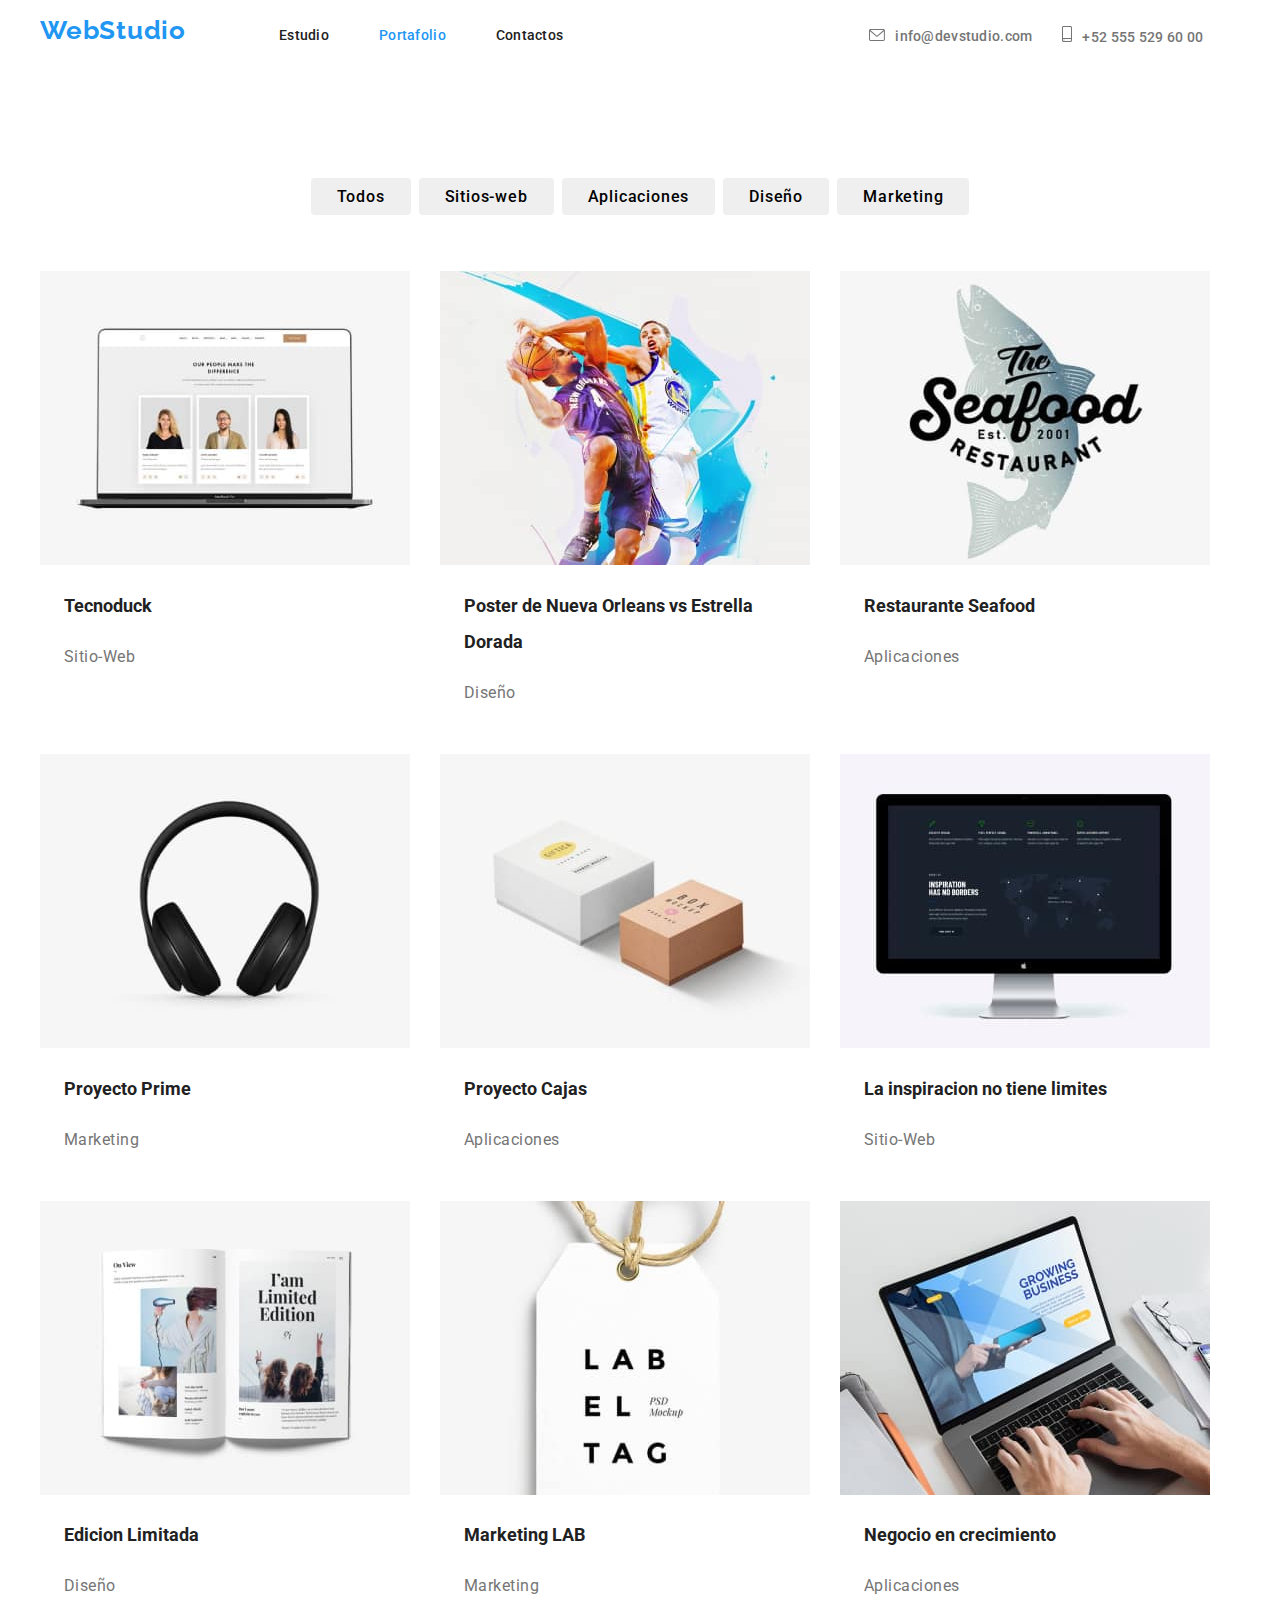
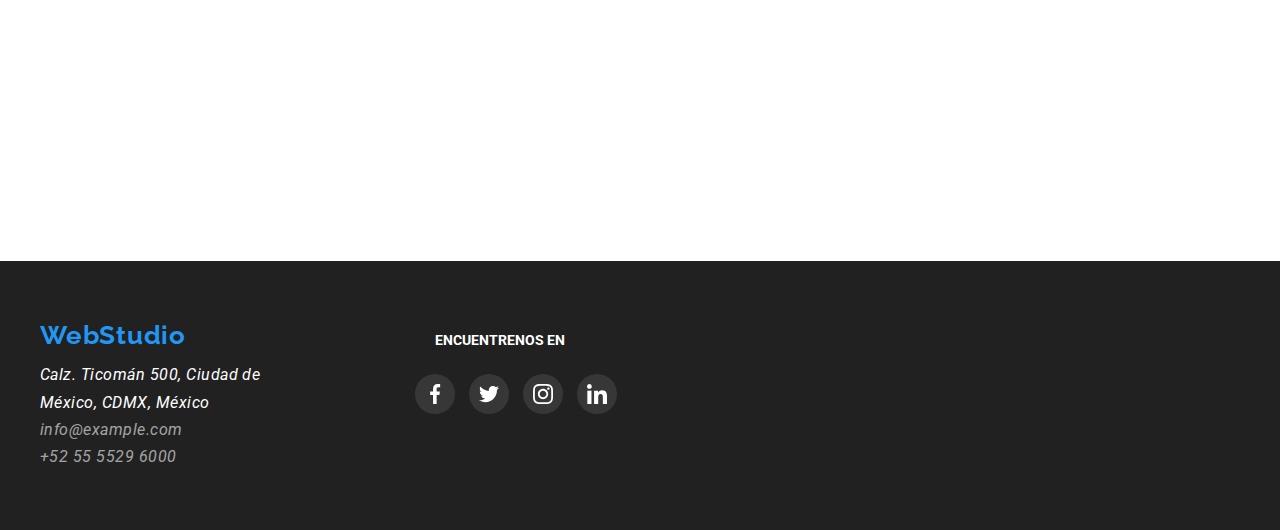
==== commit b773ec59: "se corrige despues de revision" ====
--- a/portfolio.html
+++ b/portfolio.html
@@ -55,57 +55,55 @@
             </ul>
             </div>
         </section>
-        <section class="Proyects">
-            <div class="photo_item container">
-                <div class="container">
-                    <ul class="card_photo list">
-                        <li class="border">
-                            <img class="cuadricula" src="./images/Portafolio/proyecto1.jpg" height="294" >
+        <section class="Proyects"> 
+            <div class="container">
+                <ul class="card_photo list ">
+                    <li class="border">
+                            <img src="./images/Portafolio/proyecto1.jpg" height="294" >
                             <h3 class="proyect_name">Tecnoduck</h3>
                             <p class="categories">Sitio-Web</p>
                         </li>
                         <li class="border">
-                            <img class="cuadricula" src="./images/Portafolio/proyecto2.jpg" height="294">
+                            <img  src="./images/Portafolio/proyecto2.jpg" height="294">
                             <h3 class="proyect_name">Poster de Nueva Orleans vs Estrella Dorada</h3>
                             <p class="categories">Diseño</p>
                         </li>
                         <li class="border">
-                            <img  class="cuadricula"src="./images/Portafolio/proyecto3.jpg" height="294">
+                            <img  src="./images/Portafolio/proyecto3.jpg" height="294">
                             <h3 class="proyect_name">Restaurante Seafood</h3>
                             <p class="categories">Aplicaciones</p>
                         </li>
                         <li class="border">
-                            <img class="cuadricula" src="./images/Portafolio/proyecto4.jpg" height="294">
+                            <img src="./images/Portafolio/proyecto4.jpg" height="294">
                             <h3 class="proyect_name">Proyecto Prime</h3>
                             <p class="categories">Marketing</p>
                         </li>
                         <li class="border">
-                            <img class="cuadricula" src="./images/Portafolio/proyecto5.jpg" height="294">
+                            <img  src="./images/Portafolio/proyecto5.jpg" height="294">
                             <h3 class="proyect_name">Proyecto Cajas</h3>
                             <p class="categories">Aplicaciones</p>
                         </li>
                         <li class="border">
-                            <img class="cuadricula" src="./images/Portafolio/proyecto6.jpg" height="294">
+                            <img src="./images/Portafolio/proyecto6.jpg" height="294">
                             <h3 class="proyect_name">La inspiracion no tiene limites</h3>
                             <p class="categories">Sitio-Web</p>
                         </li>
                         <li class="border">
-                            <img  class="cuadricula" src="./images/Portafolio/proyecto7.jpg" height="294">
+                            <img src="./images/Portafolio/proyecto7.jpg" height="294">
                             <h3 class="proyect_name">Edicion Limitada</h3>
                             <p class="categories">Diseño</p>
                         </li>
                         <li class="border">
-                            <img class="cuadricula" src="./images/Portafolio/proyecto8.jpg" height="294">
+                            <img src="./images/Portafolio/proyecto8.jpg" height="294">
                             <h3 class="proyect_name">Marketing LAB</h3>
                             <p class="categories">Marketing</p>
                         </li>
                         <li class="border">
-                            <img class="cuadricula" src="./images/Portafolio/proyecto9.jpg" height="294">
+                            <img src="./images/Portafolio/proyecto9.jpg" height="294">
                             <h3 class="proyect_name">Negocio en crecimiento</h3>
                             <p class="categories">Aplicaciones</p>
                         </li>
-                    </ul>
-                </div>
+                </ul>
             </div>
         </section>
     </main>
@@ -124,22 +122,22 @@
             </ul>
             <ul class="container footer_iconos ">
                 <li class="bg_footer">
-                    <svg class="svg_foter">  
+                    <svg class="svg_foter"><a href="#"></a>  
                     <use href="./images/redes/symbol-defs.svg#icon-facebook"></use>
                     </svg>
                 </li>
                 <li class="bg_footer">
-                    <svg class="svg_foter">
+                    <svg class="svg_foter"><a href="#"></a>
                     <use href="./images/redes/symbol-defs.svg#icon-twitter" ></use>
                     </svg>
                 </li>
                 <li class="bg_footer">
-                    <svg class="svg_foter">
+                    <svg class="svg_foter"><a href="#"></a>
                     <use href="./images/redes/symbol-defs.svg#icon-instagram"></use>
                     </svg>
                 </li>
                 <li class="bg_footer">
-                    <svg class="svg_foter">
+                    <svg class="svg_foter"><a href="#"></a>
                     <use href="./images/redes/symbol-defs.svg#icon-linkedin" ></use>
                     </svg>
                 </li>
--- a/css/styles.css
+++ b/css/styles.css
@@ -8,8 +8,11 @@
     --color_gray: rgba(117, 117, 117, 1);
     --color_footer: rgba(255, 255, 255, 0.6);
     --color_white: rgba(255, 255, 255, 1);
-
-
+    --color_icon_gray: rgba(175, 177, 184, 1);
+    --color_icono_cliente_blue:  rgba(33, 150, 243, 1);
+    --color_icono_redes: rgba(175, 177, 184, 1);
+    --color_fondo_redes: rgba(33, 150, 243, 1);
+    
 }
 .links{
     font-weight: 500;
@@ -39,6 +42,10 @@
     margin: 0;
     padding: 0;
 }
+.shadow_header{
+    border-bottom:rgba(47, 48, 58, 0.40) 1px solid;
+
+}
 
 .headers_navigation{
     display: flex;
@@ -46,14 +53,15 @@
     text-align: center;
     align-items: center;
     margin: auto;
-
     
 }
 .menu_navigation{
     display: flex;
     flex-wrap: wrap;
     justify-content: space-between;
-    padding: 32px 0px;
+    padding-top: 26px;
+    padding-bottom: 26.5px;
+    align-items: center;
 }
 .menu_list{
     display: flex;
@@ -68,7 +76,7 @@
     flex-wrap: wrap;
     justify-content: space-between;
     padding-left: 0px;
-    margin-bottom: 8px;
+    align-items: center;
 }
 .container{
     margin: auto;
@@ -218,18 +226,30 @@
     justify-content: center;
     outline: none;
 }
+.button:hover{
+    box-shadow: rgb(0, 0, 0) 0px 4px 4px 0px;
+}
+.button:focus-within{
+    box-shadow: rgb(0, 0, 0) 0px 4px 4px 0px;
+}
+.button:focus{
+    box-shadow: rgb(0, 0, 0) 0px 4px 4px 0px;
+}
 .about_list{
+    font-family: 'Roboto';
     margin: auto;
     display: flex;
     flex-wrap: wrap;
     width: 1200px;
-    padding-top: 95px;
+    padding-top: 82px;
     column-gap: 30px;
-}
+
+}
+
 .icon_about{
-    width: 226px;
-    height: 70px;
-    
+    width: 270px;
+    padding-right: 100px;
+    padding-left: 100px;
 }
 
 .about_item{
@@ -239,6 +259,8 @@
     line-height: 1.1;
     font-size: 14px;
     letter-spacing: 0.03em;
+    margin-top: 30px;
+    margin-bottom: 10px;
 
 }
 .about_item:hover{
@@ -246,6 +268,7 @@
 }
 .about_text{
     font-family:inherit;
+    font-style: normal;
     color:var(--color_gray);
     font-weight: 400;
     line-height: 1.7;
@@ -270,8 +293,8 @@
     line-height: 1.16;
     font-size: 36px;
     letter-spacing: 0.03em;
-    padding-bottom: 44px;
-    margin-top: 153px;
+    padding-bottom: 50px;
+    margin-top: 99px;
 }
 .headings_team{
     color: var(--color_black);
@@ -282,7 +305,7 @@
     font-size: 36px;
     letter-spacing: 0.03em;
     padding-bottom: 50px;
-    margin-top: 155px;
+    margin-top: 188px;
 }
 .images_services{
     display: flex;
@@ -290,7 +313,7 @@
     align-items: center;
     text-align: center;
     width: 1200px;
-    gap: 30px;
+    column-gap: 37px;
     
 }
 
@@ -362,12 +385,22 @@
     align-items: center;
     justify-content: center;
     display: flex;
+    fill: var(--color_icono_redes);
 }
 .bg_redes:hover{
     fill:var(--color_white);
-    background-color: var(--color_blue);
+    background-color: var(--color_fondo_redes);
     border-radius: 50%;
-    
+}
+.bg_redes:focus{
+    fill:var(--color_white);
+    background-color: var(--color_fondo_redes);
+    border-radius: 50%;
+}
+.bg_redes:focus-within{
+    fill:var(--color_white);
+    background-color: var(--color_fondo_redes);
+    border-radius: 50%;
 }
 .container_clientes{
     width: 1200px;
@@ -378,7 +411,7 @@
     justify-content: space-between;
     align-items: center;
     cursor: pointer;
-    fill: var(--color_gray);
+    fill: var(--color_icon_gray);
 }
 .border_svg{
     width: 170px;
@@ -389,17 +422,33 @@
     display: flex;
 }
 .border_svg:hover{
-    border-color:var(--color_blue);
-    fill:var(--color_blue);
+    border-color:var(--color_icono_cliente_blue);
+    fill:var(--color_icono_cliente_blue);
     
 }
 .border_svg:focus{
-    border-color:var(--color_blue);
+    border-color:var(--color_icono_cliente_blue);
+    fill: var(--color_icono_cliente_blue);
+}
+.border_svg:focus-within{
+    border-color:var(--color_icono_cliente_blue);
+    fill: var(--color_icono_cliente_blue);
+}
+.clientes_links{
+    fill: var(--color_icon_gray);
+    outline-color: var(--color_blue);
+}
+.clientes_links:hover{
     fill: var(--color_blue);
-}
-.border_svg:focus-within{
-    border-color:var(--color_blue);
+    outline-color: var(--color_blue);
+}
+.clientes_links:focus{
     fill: var(--color_blue);
+    outline-color: var(--color_blue);
+}
+.clientes_links:focus-within{
+    fill: var(--color_blue);
+    outline-color: var(--color_blue);
 }
 .svg_cliente{
     width: 170px;
@@ -503,7 +552,17 @@
 }
 .bg_footer:hover{
     fill:var(--color_white);
-    background-color: var(--color_blue);
+    background-color: var(--color_icono_cliente_blue);
+    border-radius: 50%;
+}
+.bg_footer:focus{
+    fill:var(--color_white);
+    background-color: var(--color_icono_cliente_blue);
+    border-radius: 50%;
+}
+.bg_footer:focus-within{
+    fill:var(--color_white);
+    background-color: var(--color_icono_cliente_blue);
     border-radius: 50%;
 }
 .svg_foter{
@@ -537,7 +596,7 @@
     font-size: 16px;
     border-radius: 4px;
     letter-spacing: 0.05em;
-
+    outline: none;
 }
 .button_nav{
     padding: 6px 26px;
@@ -545,7 +604,8 @@
 .button_item:focus{
     background-color: var(--color_blue);
     color: var(--color_white);
-    
+    box-shadow: 0px 2px 2px 0px rgba(0, 0, 0, 0.12), 0px 1px 2px 0px rgba(0, 0, 0, 0.08), 0px 3px 1px 0px rgba(0, 0, 0, 0.10);
+
 }
 .button_item:hover{
     background-color: var(--color_blue);
@@ -556,7 +616,7 @@
     size: 16px;
     letter-spacing: 0.03em;
     cursor: pointer;
-    
+    box-shadow: 0px 2px 2px 0px rgba(0, 0, 0, 0.12), 0px 1px 2px 0px rgba(0, 0, 0, 0.08), 0px 3px 1px 0px rgba(0, 0, 0, 0.10);
 }
 .card_photo{
     display: flex;
@@ -565,6 +625,11 @@
     padding-bottom: 92px;
     cursor: pointer;
     border-radius: 4px;
+}
+.border{
+    height: 404;
+    width: 370px;
+    
 }
 .border:hover{
     box-shadow: 1px 4px 6px 0px rgba(0, 0, 0, 0.16), 0px 4px 4px 0px rgba(0, 0, 0, 0.06), 0px 1px 1px 0px rgba(0, 0, 0, 0.12);
@@ -574,12 +639,7 @@
     width: 370px;
     
 }
-.cuadricula{
-    flex-basis: calc((100% -2 * 2px) / 3);
-    flex-wrap: wrap;
-    justify-content:center;
-    height: 322;
-}
+
 .proyect_name{
     color: var(--color_black);
     font-family: inherit;
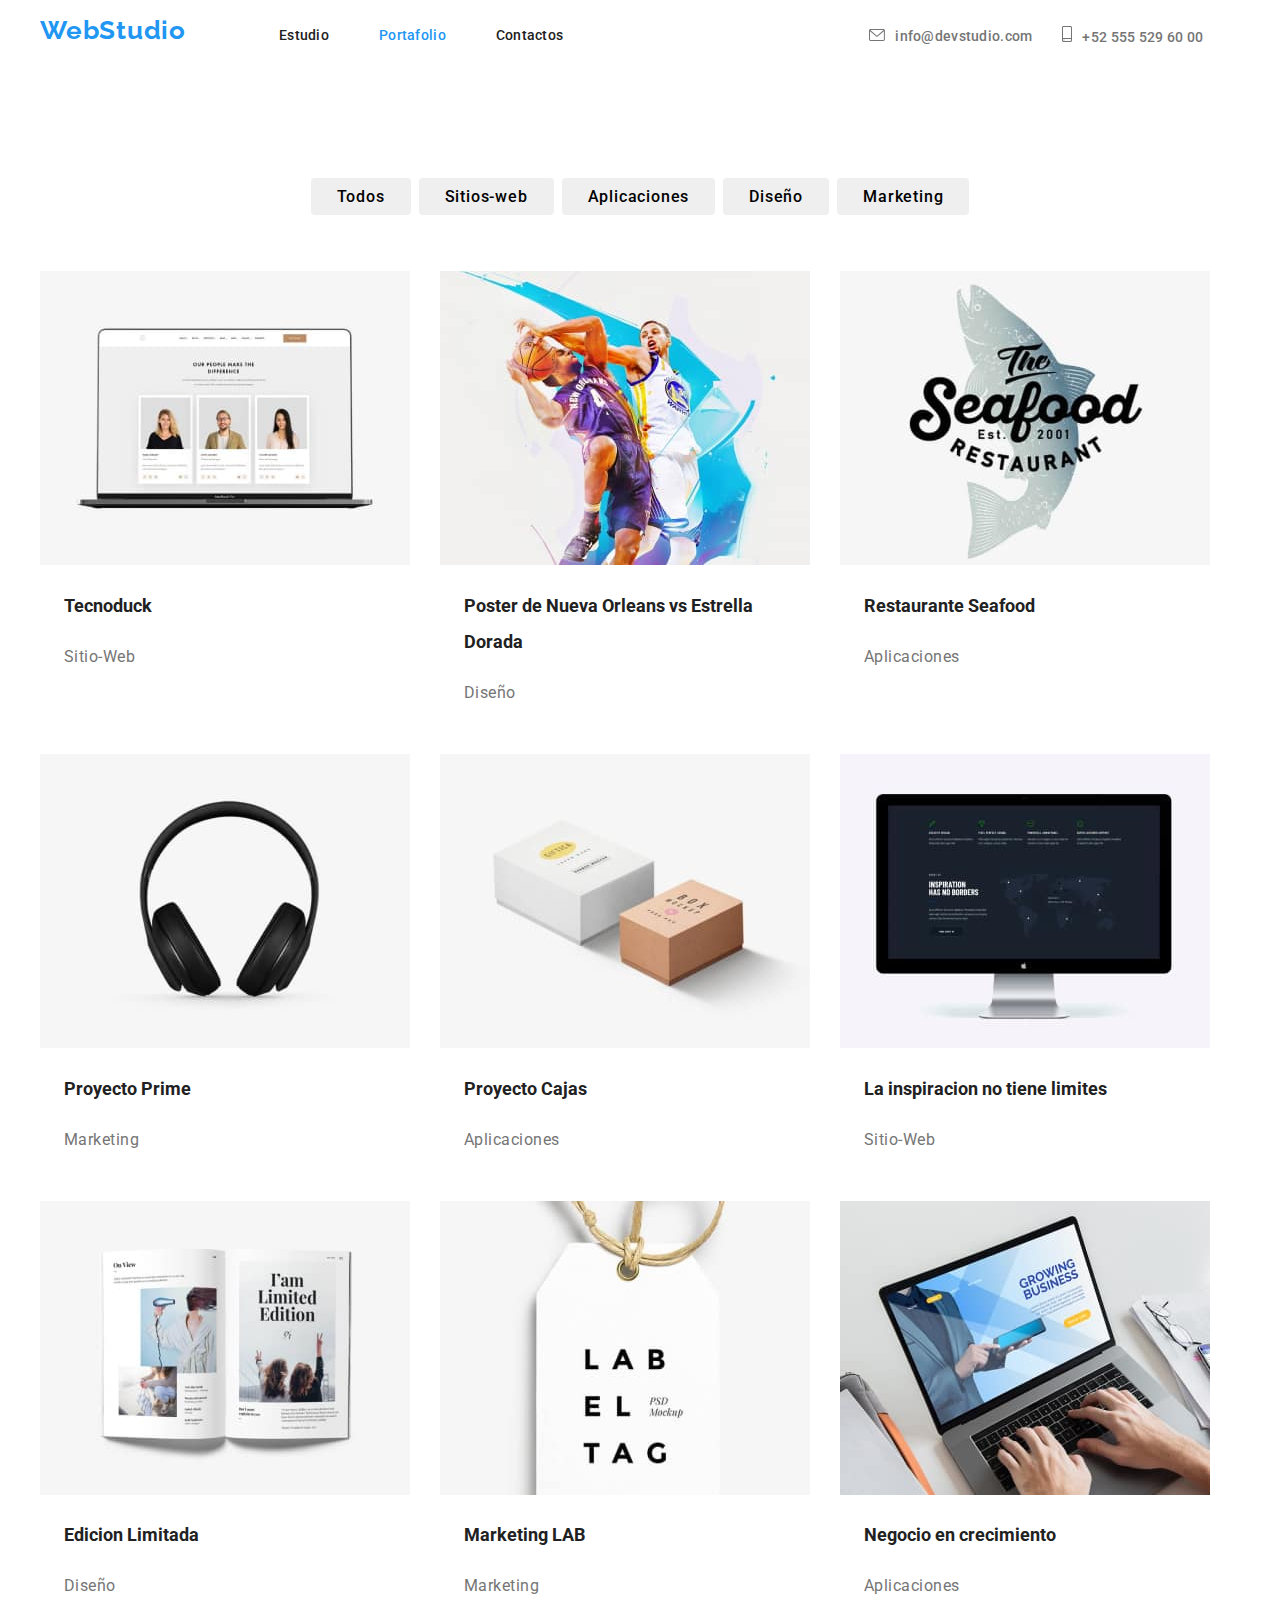
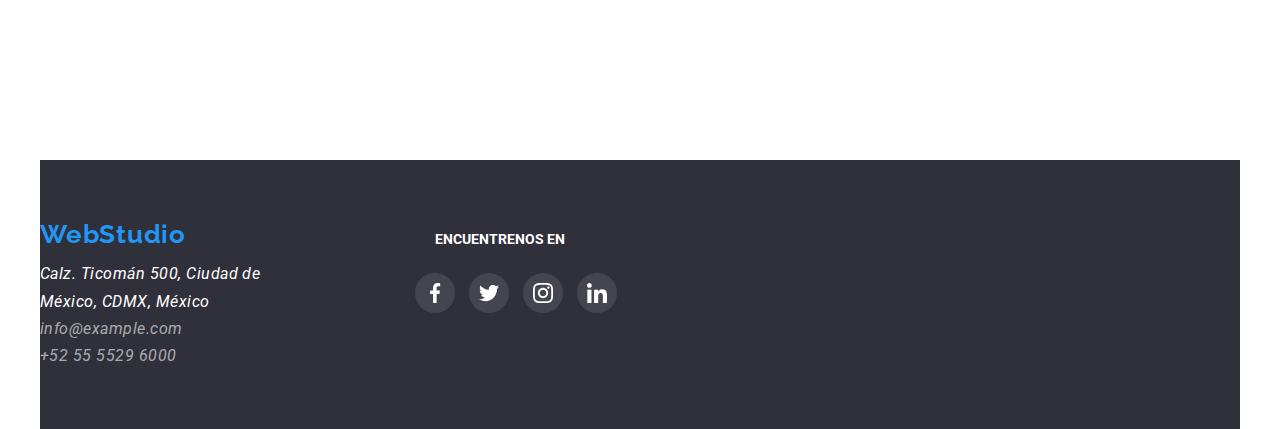
==== commit 9335455d: "se corrige detalles luego de revision" ====
--- a/portfolio.html
+++ b/portfolio.html
@@ -10,7 +10,7 @@
         />
     <link rel="stylesheet" href="./css/styles.css">
 </head>
-<body>
+<body class="container">
     <header>
         <div class="container">
             <nav class="headers_navigation">
@@ -55,7 +55,7 @@
             </ul>
             </div>
         </section>
-        <section class="Proyects"> 
+        <section> 
             <div class="container">
                 <ul class="card_photo list ">
                     <li class="border">
@@ -107,7 +107,7 @@
             </div>
         </section>
     </main>
-    <footer class="main__footer">
+    <footer class="main__footer_portafolio">
         <div class="container">
             <div class="logo_footer">
             <a href="#" class="logo logo_footer">WebStudio</a>
--- a/css/styles.css
+++ b/css/styles.css
@@ -460,10 +460,16 @@
 }
 
 .main__footer{
-    background-color: var(--color_black);
+    background-color: rgba(47, 48, 58, 1);
     padding-top: 60px;
     padding-bottom: 60px;
     margin-top: 151px;
+}
+.main__footer_portafolio{
+    background-color: rgba(47, 48, 58, 1);
+    padding-top: 60px;
+    padding-bottom: 60px;
+    margin-top: 142px;
 }
 .main__address{
     display: flex;
@@ -622,7 +628,6 @@
     display: flex;
     flex-wrap: wrap;
     gap: 30px;
-    padding-bottom: 92px;
     cursor: pointer;
     border-radius: 4px;
 }
@@ -633,10 +638,10 @@
 }
 .border:hover{
     box-shadow: 1px 4px 6px 0px rgba(0, 0, 0, 0.16), 0px 4px 4px 0px rgba(0, 0, 0, 0.06), 0px 1px 1px 0px rgba(0, 0, 0, 0.12);
-    border: 1px solid rgb(238, 238, 238);
-    background: rgb(255, 255, 255);
-    height: 404;
-    width: 370px;
+    
+}
+.border:focus{
+    box-shadow: 1px 4px 6px 0px rgba(0, 0, 0, 0.16), 0px 4px 4px 0px rgba(0, 0, 0, 0.06), 0px 1px 1px 0px rgba(0, 0, 0, 0.12);
     
 }
 
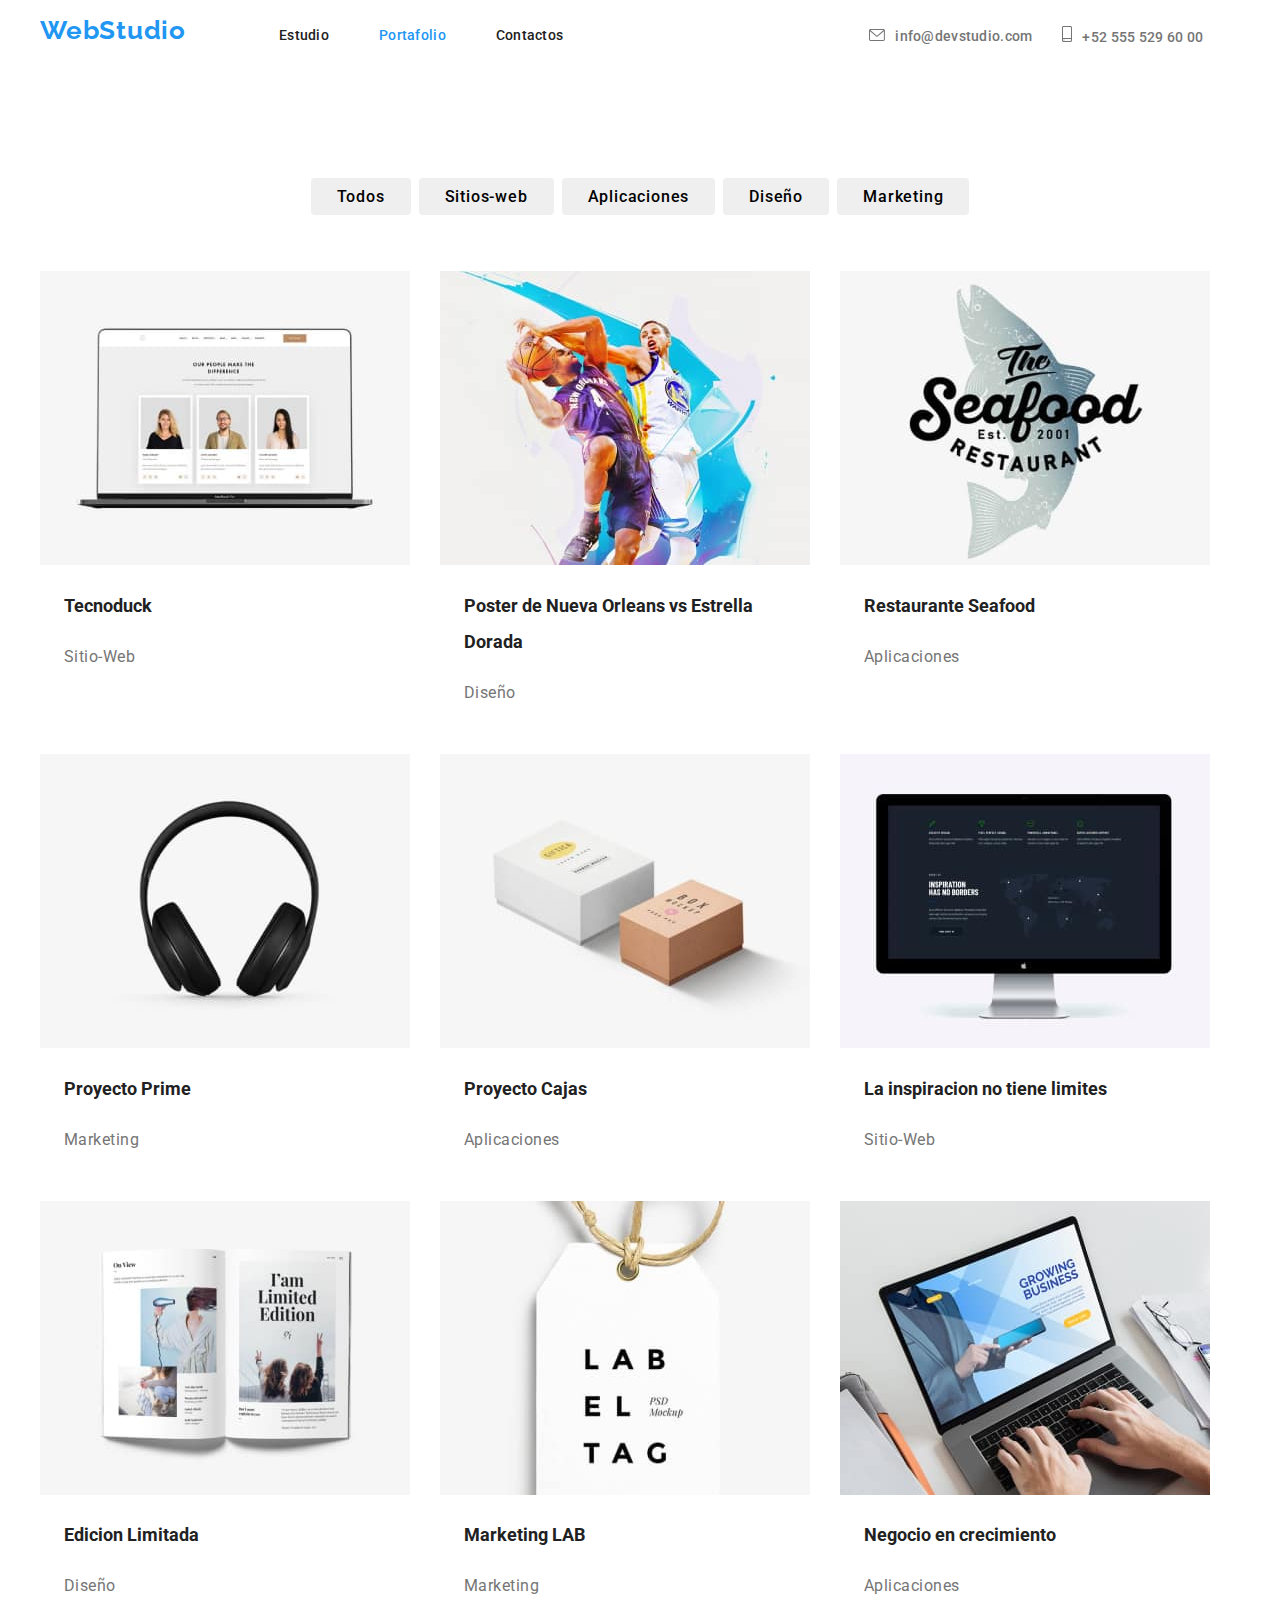
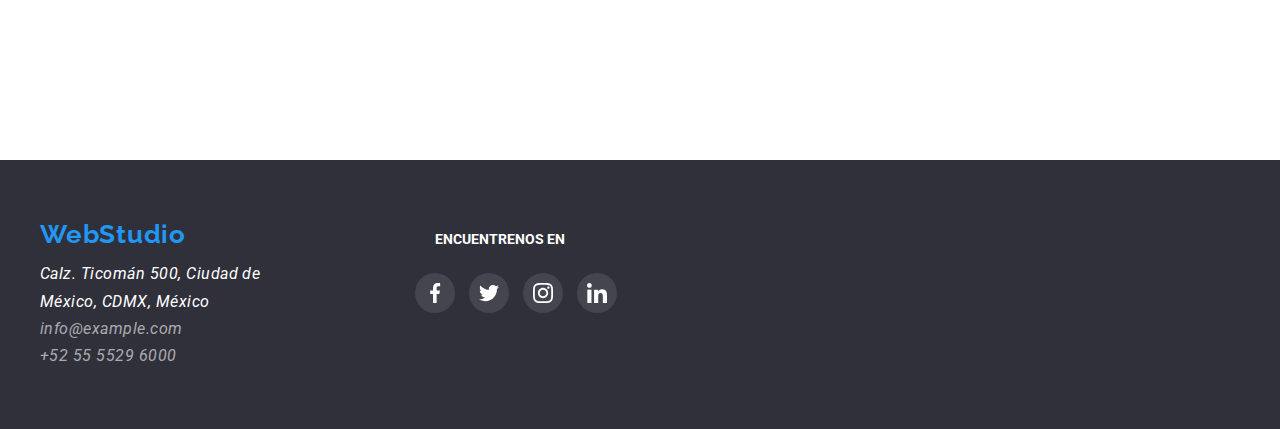
==== commit 0efd8dda: "se arregla medida del footer portafolio,color fond" ====
--- a/portfolio.html
+++ b/portfolio.html
@@ -10,7 +10,7 @@
         />
     <link rel="stylesheet" href="./css/styles.css">
 </head>
-<body class="container">
+<body>
     <header>
         <div class="container">
             <nav class="headers_navigation">
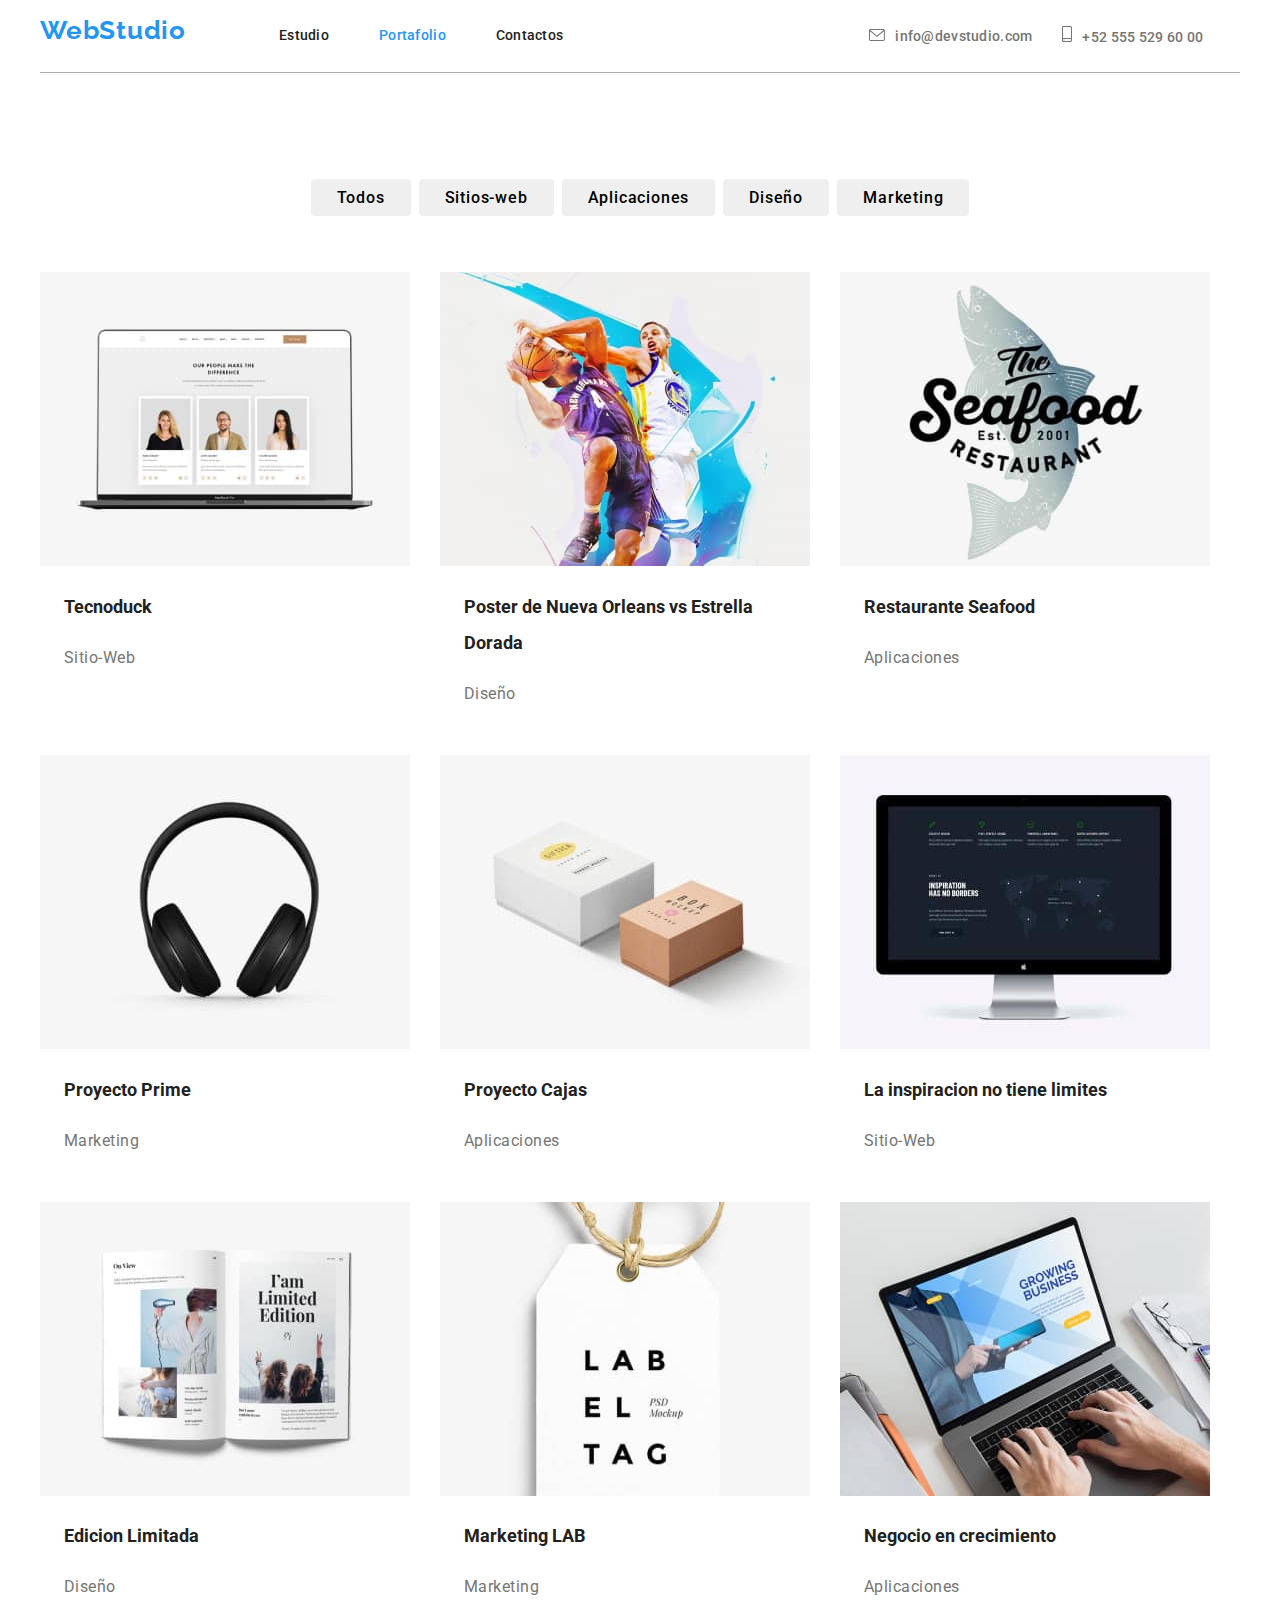
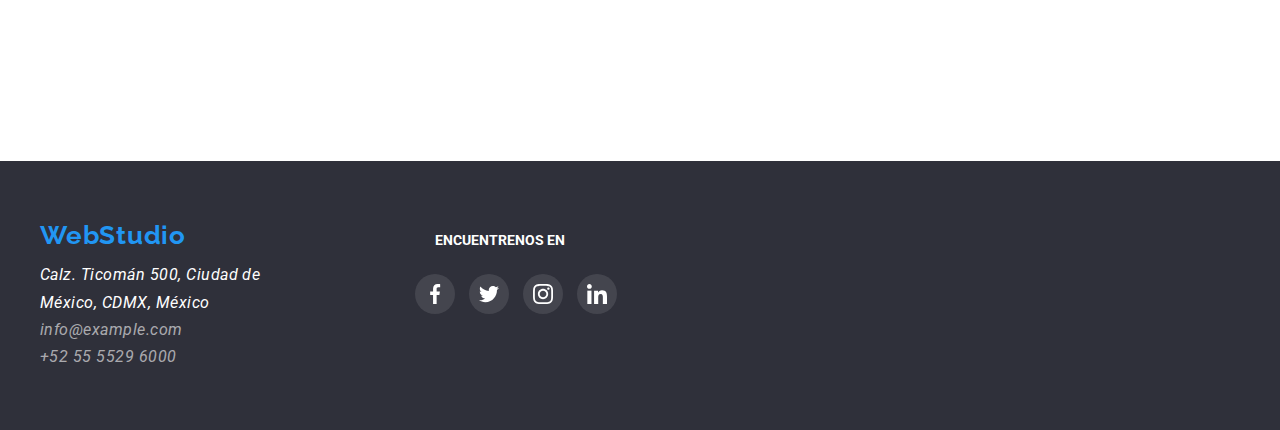
==== commit 3697018c: "se agrega borde al header" ====
--- a/portfolio.html
+++ b/portfolio.html
@@ -12,7 +12,7 @@
 </head>
 <body>
     <header>
-        <div class="container">
+        <div class="container shadow_header">
             <nav class="headers_navigation">
                 <span><a href="./index.html" class="logo">WebStudio</a></span>
                 <div class="menu_navigation">
--- a/css/styles.css
+++ b/css/styles.css
@@ -596,13 +596,13 @@
     font-family: inherit;
     border-style: none;
     text-align: center;
+    outline: none;
     font-weight: 500;
     font-size: 16px;
     line-height: 1.6;
     font-size: 16px;
     border-radius: 4px;
     letter-spacing: 0.05em;
-    outline: none;
 }
 .button_nav{
     padding: 6px 26px;
@@ -617,18 +617,18 @@
     background-color: var(--color_blue);
     color: var(--color_white);
     font-family: inherit;
+    cursor: pointer;
     line-height: 1.6;
     font-weight: 500;
     size: 16px;
     letter-spacing: 0.03em;
+    box-shadow: 0px 2px 2px 0px rgba(0, 0, 0, 0.12), 0px 1px 2px 0px rgba(0, 0, 0, 0.08), 0px 3px 1px 0px rgba(0, 0, 0, 0.10);
+}
+.card_photo{
+    display: flex;
+    flex-wrap: wrap;
     cursor: pointer;
-    box-shadow: 0px 2px 2px 0px rgba(0, 0, 0, 0.12), 0px 1px 2px 0px rgba(0, 0, 0, 0.08), 0px 3px 1px 0px rgba(0, 0, 0, 0.10);
-}
-.card_photo{
-    display: flex;
-    flex-wrap: wrap;
     gap: 30px;
-    cursor: pointer;
     border-radius: 4px;
 }
 .border{
@@ -641,6 +641,10 @@
     
 }
 .border:focus{
+    box-shadow: 1px 4px 6px 0px rgba(0, 0, 0, 0.16), 0px 4px 4px 0px rgba(0, 0, 0, 0.06), 0px 1px 1px 0px rgba(0, 0, 0, 0.12);
+    
+}
+.border:focus-within{
     box-shadow: 1px 4px 6px 0px rgba(0, 0, 0, 0.16), 0px 4px 4px 0px rgba(0, 0, 0, 0.06), 0px 1px 1px 0px rgba(0, 0, 0, 0.12);
     
 }
